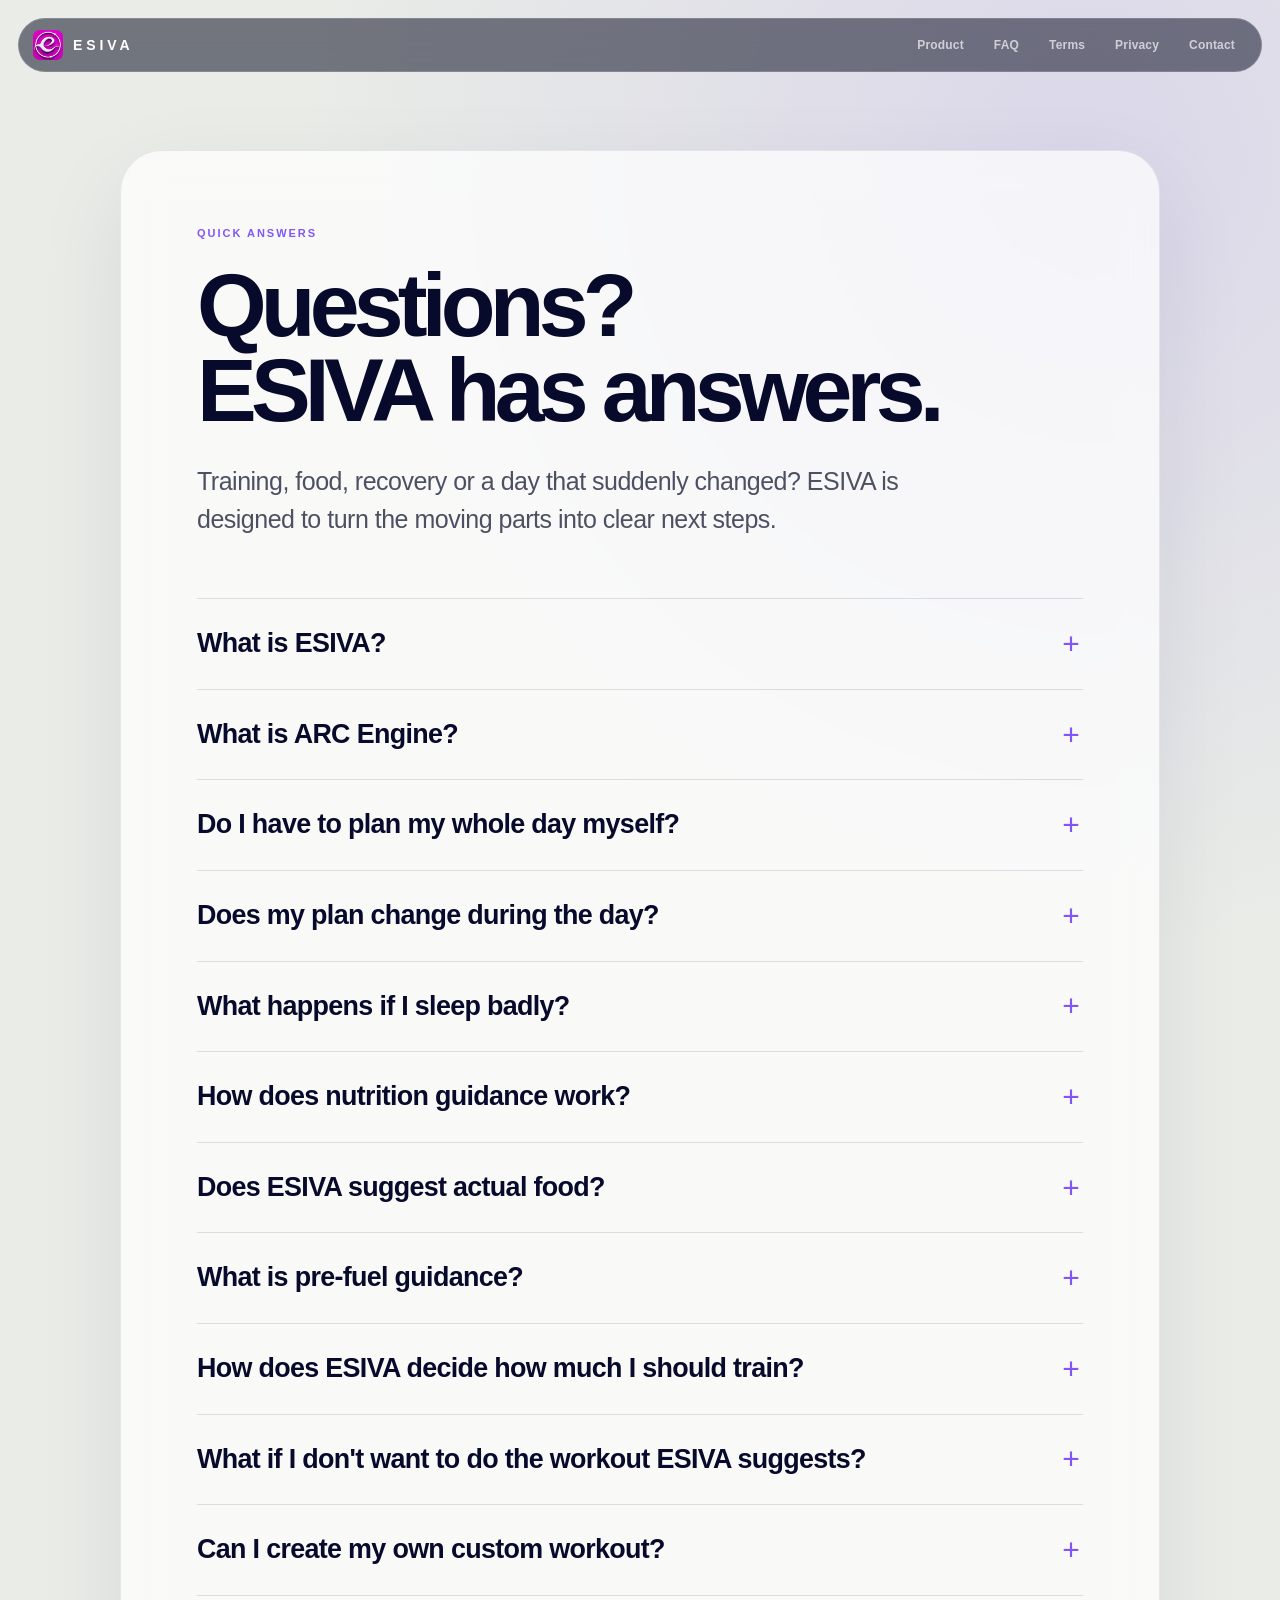
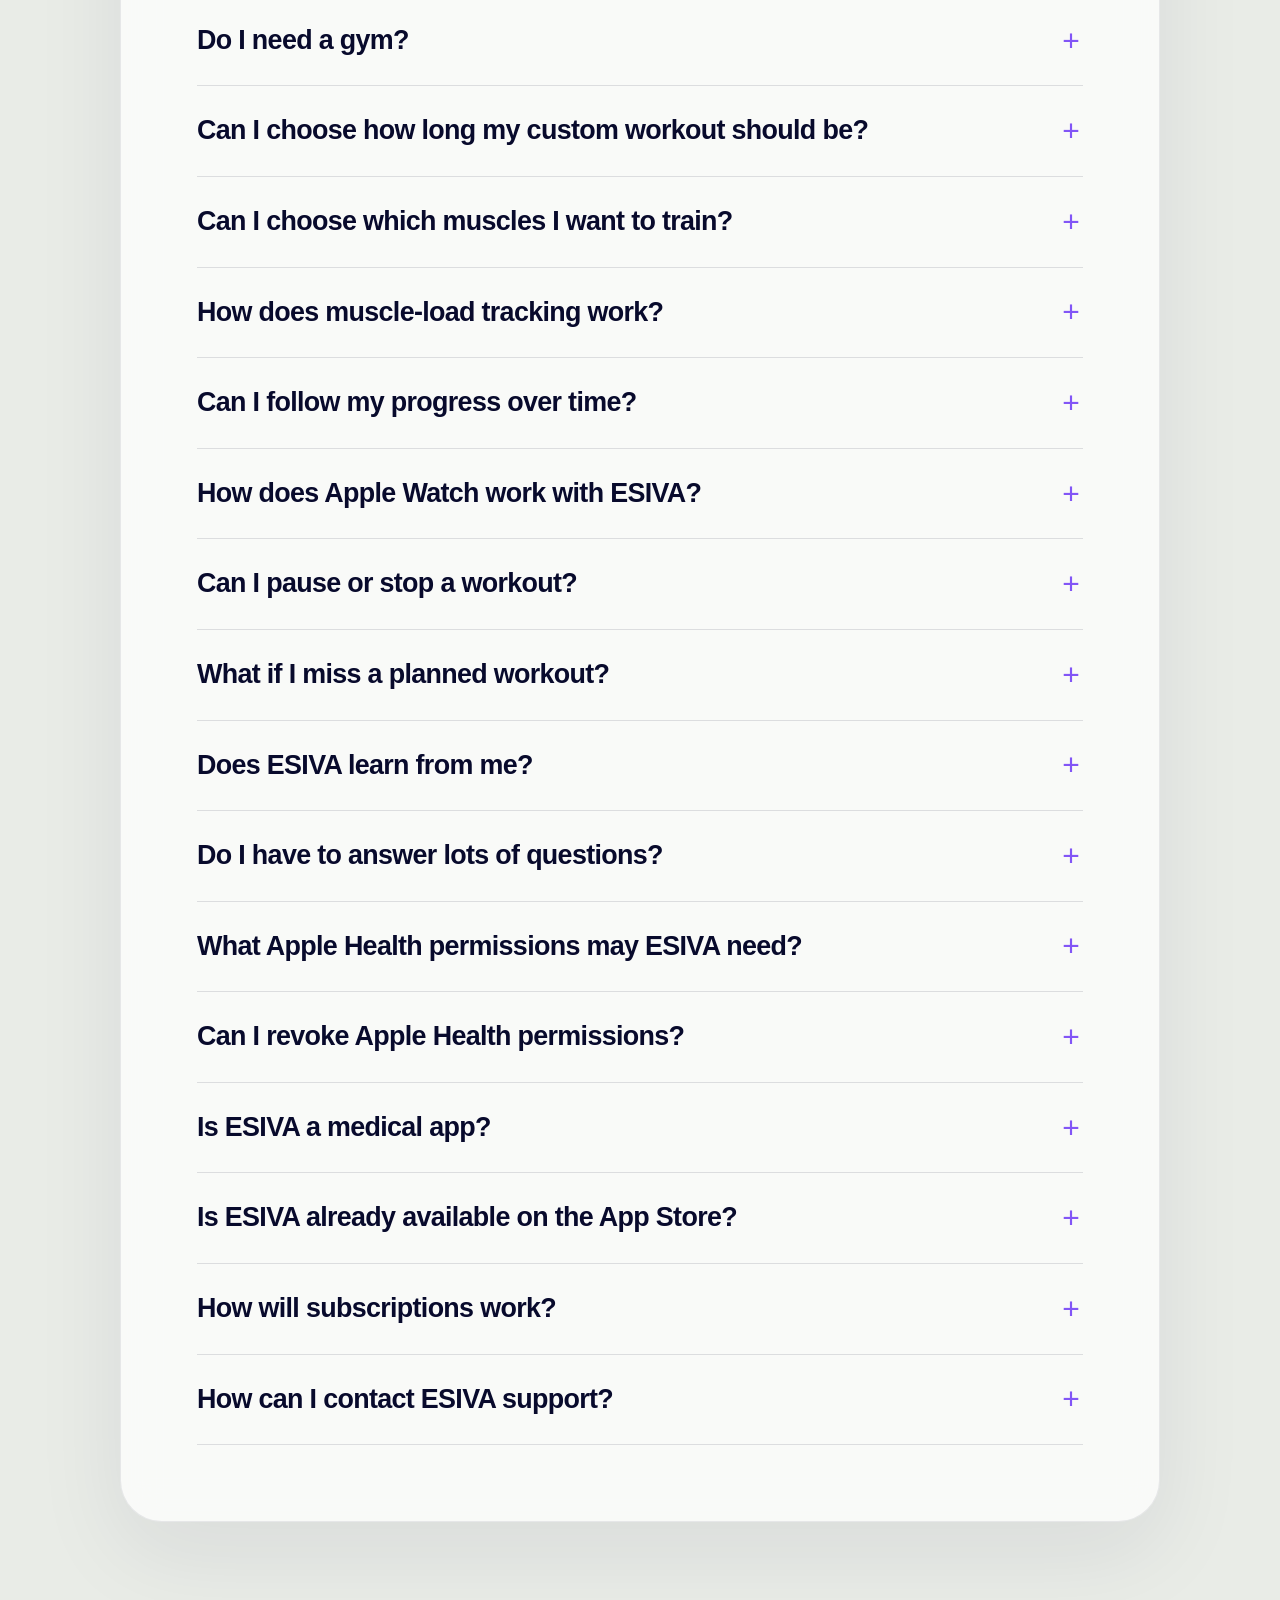
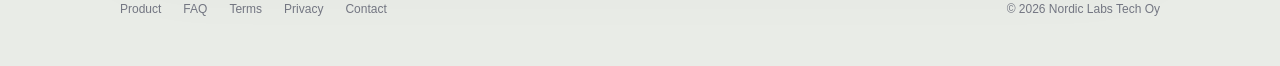
==== faq/index.html @ 132a770e "Show real ESIVA app screens and refresh brand artwork" ====
<!doctype html>
<html lang="en">
<head>
  <meta charset="utf-8">
  <meta name="viewport" content="width=device-width, initial-scale=1">

  <title>FAQ — ESIVA</title>

  <meta
    name="description"
    content="Frequently asked questions about ESIVA, ARC Engine, adaptive training, nutrition, recovery and Apple Watch."
  >

  <link rel="canonical" href="https://esiva.app/faq/">
  <link rel="icon" type="image/svg+xml" href="/assets/images/brand/esiva-favicon.svg?v=20261108">
  <link rel="apple-touch-icon" sizes="180x180" href="/assets/images/brand/apple-touch-icon.png">
  <link rel="stylesheet" href="/assets/css/styles.css">
</head>

<body class="info-page">

<header class="site-header">
  <a class="brand" href="/" aria-label="ESIVA home">
    <img src="/assets/images/brand/esiva-logo.jpg" alt="" style="border-radius:22%">
    <span>ESIVA</span>
  </a>

  <nav class="site-nav" aria-label="Main navigation">
    <a href="/">Product</a>
    <a href="/faq/">FAQ</a>
    <a href="/terms/">Terms</a>
    <a href="/privacy/">Privacy</a>
    <a href="/support/">Contact</a>
  </nav>
</header>

<main class="info-main">

  <article class="info-article">

    <div class="info-eyebrow">QUICK ANSWERS</div>

    <h1>Questions?<br>ESIVA has answers.</h1>

    <p class="info-intro">
      Training, food, recovery or a day that suddenly changed?
      ESIVA is designed to turn the moving parts into clear next steps.
    </p>

    <div class="faq-list">

      <details>
        <summary>What is ESIVA?</summary>
        <p>
          ESIVA is an adaptive fitness, nutrition and recovery system.
          It brings information about your day together and turns it into
          practical guidance: what to do now, what comes next and what should
          change when your real day does not follow the original plan.
        </p>
      </details>

      <details>
        <summary>What is ARC Engine?</summary>
        <p>
          ARC Engine is the decision layer behind ESIVA. It connects signals
          from your day with planned actions and real outcomes so that training,
          nutrition and recovery can work as one continuous loop rather than
          as separate trackers.
        </p>
      </details>

      <details>
        <summary>Do I have to plan my whole day myself?</summary>
        <p>
          No. That is the point. ESIVA builds a daily direction from the
          information available to it and keeps updating the remaining plan
          as the day develops.
        </p>
      </details>

      <details>
        <summary>Does my plan change during the day?</summary>
        <p>
          Yes. A meal eaten later than planned, additional activity, a completed
          workout, a missed session or changing recovery context can affect what
          makes sense next. ESIVA is designed to recalculate the remaining day
          instead of forcing you to follow an outdated plan.
        </p>
      </details>

      <details>
        <summary>What happens if I sleep badly?</summary>
        <p>
          Sleep and recovery are part of the context ESIVA uses when deciding
          how demanding the day should be. A difficult night can affect training
          recommendations and other guidance rather than being shown as just
          another isolated score.
        </p>
      </details>

      <details>
        <summary>How does nutrition guidance work?</summary>
        <p>
          ESIVA keeps track of what has already happened and what still remains
          in the day. Nutrition guidance can reflect your remaining calories,
          macronutrient targets, planned activity and meal timing instead of
          treating every meal independently.
        </p>
      </details>

      <details>
        <summary>Does ESIVA suggest actual food?</summary>
        <p>
          Yes. When you want help choosing what to eat, ESIVA can turn the
          nutritional constraints already calculated by the app into a concrete
          meal suggestion. The food suggestion works inside the plan rather than
          replacing the plan.
        </p>
      </details>

      <details>
        <summary>What is pre-fuel guidance?</summary>
        <p>
          When upcoming training makes it useful, ESIVA can recommend eating
          before the session and show the suggested amount so that nutrition
          and training timing work together.
        </p>
      </details>

      <details>
        <summary>How does ESIVA decide how much I should train?</summary>
        <p>
          ESIVA uses the available context from your recent training, activity,
          recovery and the current day to determine an appropriate daily
          training direction. The goal is not simply to make you train more,
          but to make the amount of work fit the day.
        </p>
      </details>

      <details>
        <summary>What if I don't want to do the workout ESIVA suggests?</summary>
        <p>
          Then don't. ESIVA is guidance, not a cage. You can choose to create
          a custom session instead.
        </p>
      </details>

      <details>
        <summary>Can I create my own custom workout?</summary>
        <p>
          Yes. Choose the muscle groups you want to train, how much time you
          have and the equipment available to you. ESIVA can then build a
          workout around those choices.
        </p>
      </details>

      <details>
        <summary>Do I need a gym?</summary>
        <p>
          No. Workout creation can reflect the equipment you actually have
          available. That can mean a gym, dumbbells, simple equipment or
          bodyweight work depending on the session.
        </p>
      </details>

      <details>
        <summary>Can I choose how long my custom workout should be?</summary>
        <p>
          Yes. Duration is one of the constraints you can give ESIVA when
          building a custom workout.
        </p>
      </details>

      <details>
        <summary>Can I choose which muscles I want to train?</summary>
        <p>
          Yes. Muscle selection is part of custom workout creation. ESIVA can
          use those choices together with duration and equipment to generate
          the session.
        </p>
      </details>

      <details>
        <summary>How does muscle-load tracking work?</summary>
        <p>
          ESIVA keeps a view of how training work is distributed across muscle
          groups. The goal is to help you see what has been trained, how load is
          distributed and where attention may be useful next without making you
          interpret another wall of charts.
        </p>
      </details>

      <details>
        <summary>Can I follow my progress over time?</summary>
        <p>
          Yes. ESIVA brings training load and relevant progress signals together
          so that progress is part of future decisions rather than only a
          historical report.
        </p>
      </details>

      <details>
        <summary>How does Apple Watch work with ESIVA?</summary>
        <p>
          Apple Watch provides activity and workout context and can guide the
          execution of training on your wrist. The iPhone remains the main place
          where ESIVA brings the wider daily plan together.
        </p>
      </details>

      <details>
        <summary>Can I pause or stop a workout?</summary>
        <p>
          Yes. A workout remains under your control. You can pause or end it
          when needed.
        </p>
      </details>

      <details>
        <summary>What if I miss a planned workout?</summary>
        <p>
          ESIVA is designed around what actually happened. A missed session
          should not remain frozen in the past as if it still happened; the
          remaining day can be replanned around the new reality.
        </p>
      </details>

      <details>
        <summary>Does ESIVA learn from me?</summary>
        <p>
          ESIVA is designed to compare recommendations with real outcomes such
          as weight trends, hunger, energy and training feedback. Over time,
          that evidence can help ARC Engine distinguish what appears to work
          for you from what does not.
        </p>
      </details>

      <details>
        <summary>Do I have to answer lots of questions?</summary>
        <p>
          No. ESIVA is designed to use passive signals wherever practical.
          Optional feedback can add context, but the goal is to reduce work for
          the user, not create another daily questionnaire.
        </p>
      </details>

      <details>
        <summary>What Apple Health permissions may ESIVA need?</summary>
        <p>
          Depending on the features you use, ESIVA may request permission for
          relevant health and fitness categories such as workouts, activity,
          heart-rate-related information, sleep and other signals required to
          provide the feature. Apple Health permissions remain under your
          control.
        </p>
      </details>

      <details>
        <summary>Can I revoke Apple Health permissions?</summary>
        <p>
          Yes. Apple allows you to manage Health permissions from the Health
          app and iOS settings. Some ESIVA features may become limited when the
          information they depend on is unavailable.
        </p>
      </details>

      <details>
        <summary>Is ESIVA a medical app?</summary>
        <p>
          No. ESIVA is intended for fitness and general wellness guidance.
          It is not a medical device and does not diagnose, treat or replace
          professional medical care.
        </p>
      </details>

      <details>
        <summary>Is ESIVA already available on the App Store?</summary>
        <p>
          Not yet. ESIVA is currently in development. Release information will
          be published on this website when the public version is ready.
        </p>
      </details>

      <details>
        <summary>How will subscriptions work?</summary>
        <p>
          If ESIVA is offered through a paid subscription, purchase, billing,
          cancellation and eligible trials will be handled through Apple's
          App Store mechanisms. Final pricing and availability will be shown
          before public release.
        </p>
      </details>

      <details>
        <summary>How can I contact ESIVA support?</summary>
        <p>
          Email
          <a href="mailto:support@esiva.app">support@esiva.app</a>.
        </p>
      </details>

    </div>

  </article>

</main>

<footer class="info-footer">
  <a href="/">Product</a>
  <a href="/faq/">FAQ</a>
  <a href="/terms/">Terms</a>
  <a href="/privacy/">Privacy</a>
  <a href="/support/">Contact</a>
  <span>© 2026 Nordic Labs Tech Oy</span>
</footer>

</body>
</html>
---- assets/css/styles.css ----
:root {
  --navy: #060b28;
  --navy-2: #10144b;
  --blue: #168cff;
  --cyan: #39d7ff;
  --violet: #8255f6;
  --violet-2: #a084f5;
  --green: #7ed957;
  --off-white: #e9ece7;
  --grey: #c7ccd1;
  --dark-grey: #6d737a;
  --ink: #080a2c;
  --white: #ffffff;

  --max: 1440px;
}

* {
  box-sizing: border-box;
}

html {
  scroll-behavior: smooth;
}

body {
  margin: 0;
  font-family:
    "Avenir Next",
    Avenir,
    -apple-system,
    BlinkMacSystemFont,
    "Segoe UI",
    sans-serif;
  color: var(--ink);
  background: var(--navy);
  -webkit-font-smoothing: antialiased;
}

a {
  color: inherit;
}

.site-header {
  position: fixed;
  z-index: 100;
  top: 18px;
  left: 50%;
  width: min(calc(100% - 36px), 1400px);
  transform: translateX(-50%);

  display: flex;
  align-items: center;
  justify-content: space-between;

  padding: 10px 14px;

  color: white;

  border: 1px solid rgba(255,255,255,.14);
  border-radius: 999px;

  background: rgba(5,8,30,.52);

  backdrop-filter: blur(22px);
  -webkit-backdrop-filter: blur(22px);
}

.brand {
  display: inline-flex;
  align-items: center;
  gap: 10px;

  color: white;
  text-decoration: none;

  font-size: 14px;
  font-weight: 650;
  letter-spacing: .28em;
}

.brand img {
  width: 30px;
  height: 30px;
  object-fit: contain;
}

.site-nav {
  display: flex;
  align-items: center;
  gap: 6px;
}

.site-nav a {
  padding: 9px 12px;

  border-radius: 999px;

  color: rgba(255,255,255,.68);
  text-decoration: none;

  font-size: 12px;
  font-weight: 550;
  letter-spacing: .015em;

  transition:
    color .18s ease,
    background .18s ease;
}

.site-nav a:hover {
  color: #fff;
  background: rgba(255,255,255,.09);
}

.site-nav a:focus-visible {
  outline: 2px solid rgba(255,255,255,.85);
  outline-offset: 2px;
}

section {
  position: relative;
  overflow: hidden;
}

.section-inner {
  position: relative;
  z-index: 2;

  width: min(calc(100% - 72px), var(--max));
  min-height: 100svh;

  margin: 0 auto;
  padding: 120px 0 80px;
}

.hero-layout,
.story-layout {
  display: grid;
  grid-template-columns: minmax(0, .88fr) minmax(420px, 1.12fr);
  gap: clamp(40px, 7vw, 110px);

  align-items: center;
}

.story-layout.reverse {
  grid-template-columns: minmax(420px, 1.12fr) minmax(0, .88fr);
}

.story-layout.reverse .copy {
  order: 2;
}

.story-layout.reverse .visual {
  order: 1;
}

.copy {
  max-width: 660px;
}

.eyebrow {
  margin-bottom: 24px;

  font-size: 12px;
  font-weight: 750;
  letter-spacing: .19em;
}

h1,
h2 {
  margin: 0;

  font-weight: 600;
  letter-spacing: -.065em;
  line-height: .95;
}

h1 {
  font-size: clamp(68px, 7.6vw, 126px);
}

h2 {
  font-size: clamp(60px, 6.2vw, 104px);
}

.lead {
  max-width: 620px;

  margin: 34px 0 0;

  font-size: clamp(19px, 1.65vw, 25px);
  line-height: 1.48;
  letter-spacing: -.015em;
}

.punch {
  margin: 34px 0 0;

  font-size: clamp(22px, 2vw, 32px);
  font-weight: 650;
  line-height: 1.25;
  letter-spacing: -.035em;
}

.text-link {
  display: inline-flex;
  gap: 14px;

  margin-top: 38px;

  color: white;
  text-decoration: none;

  font-size: 17px;
  font-weight: 600;
}

.visual {
  position: relative;
  min-height: 600px;

  display: flex;
  align-items: center;
  justify-content: center;
}

.section-dark {
  color: white;

  background:
    radial-gradient(circle at 76% 42%, rgba(97,56,255,.35), transparent 32%),
    radial-gradient(circle at 60% 75%, rgba(0,167,255,.20), transparent 32%),
    linear-gradient(135deg, #04091d 0%, #080d38 46%, #22105a 100%);
}

.section-light {
  background: var(--off-white);
}

.section-blue {
  color: white;

  background:
    radial-gradient(circle at 18% 70%, rgba(75,222,255,.28), transparent 30%),
    linear-gradient(135deg, #0756e8 0%, #116cff 48%, #12a9ff 100%);
}

.section-violet {
  color: white;

  background:
    radial-gradient(circle at 72% 28%, rgba(255,255,255,.15), transparent 30%),
    linear-gradient(135deg, #4f2be8 0%, #7f4df2 50%, #a177f5 100%);
}

.section-food {
  background:
    radial-gradient(circle at 86% 20%, rgba(126,217,87,.27), transparent 25%),
    linear-gradient(145deg, #f4f5ef 0%, #e9ece7 55%, #dff3d9 100%);
}

.section-training {
  color: white;

  background:
    radial-gradient(circle at 72% 48%, rgba(48,211,255,.22), transparent 28%),
    linear-gradient(145deg, #030824 0%, #07174c 55%, #072b65 100%);
}

.section-custom {
  background:
    linear-gradient(145deg, #ebeef2 0%, #f6f6f3 55%, #e9e3fc 100%);
}

.section-muscles {
  color: white;

  background:
    radial-gradient(circle at 70% 48%, rgba(160,132,245,.25), transparent 28%),
    linear-gradient(140deg, #10122d 0%, #27234f 55%, #34305f 100%);
}

.section-learning {
  background:
    radial-gradient(circle at 24% 28%, rgba(160,132,245,.25), transparent 24%),
    linear-gradient(145deg, #f3f1fa 0%, #e9ece7 68%, #e5e7ea 100%);
}

.section-arc {
  color: white;

  background:
    radial-gradient(circle at 65% 50%, rgba(106,76,255,.34), transparent 35%),
    linear-gradient(135deg, #03061b 0%, #090c30 48%, #261058 100%);
}

.visual-dark,
.visual-blue,
.visual-food,
.visual-custom {
  border-radius: 48px;
}

.phone-shell {
  width: min(430px, 86%);
  aspect-ratio: .53;

  padding: 12px;

  border: 1px solid rgba(255,255,255,.24);
  border-radius: 62px;

  background: #030512;

  box-shadow: 0 50px 100px rgba(0,0,0,.34);
}

.phone-top {
  width: 116px;
  height: 30px;

  margin: 5px auto 20px;

  border-radius: 999px;

  background: black;
}

.mock-screen {
  height: calc(100% - 55px);

  padding: 30px 24px;

  border-radius: 44px;

  background:
    radial-gradient(circle at 75% 8%, rgba(117,77,255,.28), transparent 30%),
    linear-gradient(#081135, #05091e);
}

.mock-kicker,
.ui-label {
  font-size: 11px;
  font-weight: 750;
  letter-spacing: .16em;
  opacity: .65;
}

.mock-title {
  margin-top: 10px;

  font-size: 32px;
  font-weight: 600;
  letter-spacing: -.04em;
}

.timeline {
  margin-top: 36px;
}

.timeline-row {
  display: grid;
  grid-template-columns: 62px 1fr auto;
  gap: 12px;
  align-items: center;

  padding: 18px 0;

  border-bottom: 1px solid rgba(255,255,255,.10);
}

.timeline-row span,
.timeline-row em {
  color: rgba(255,255,255,.52);

  font-size: 12px;
  font-style: normal;
}

.timeline-row strong {
  font-size: 14px;
  font-weight: 600;
}

.timeline-row.active {
  margin: 8px -12px;
  padding: 18px 12px;

  border: 1px solid rgba(86,198,255,.4);
  border-radius: 18px;

  background: rgba(47,137,255,.17);
}

.ui-card,
.next-action-card,
.nutrition-card,
.builder-card,
.learning-card,
.load-panel {
  width: min(520px, 92%);

  padding: clamp(28px, 4vw, 52px);

  border-radius: 36px;

  background: rgba(255,255,255,.86);

  box-shadow: 0 32px 80px rgba(17,17,44,.12);
}

.ui-big-number {
  margin-top: 22px;

  font-size: 104px;
  font-weight: 600;
  line-height: .9;
  letter-spacing: -.07em;
}

.ui-muted {
  margin: 10px 0 34px;

  color: var(--dark-grey);

  font-size: 16px;
}

.metric-line,
.builder-row,
.training-line {
  display: flex;
  justify-content: space-between;

  padding: 17px 0;

  border-bottom: 1px solid rgba(0,0,0,.09);

  font-size: 15px;
}

.metric-line strong,
.builder-row strong,
.training-line strong {
  font-weight: 650;
}

.next-action-card {
  color: white;

  background: rgba(5,26,80,.42);

  border: 1px solid rgba(255,255,255,.22);

  backdrop-filter: blur(20px);
  -webkit-backdrop-filter: blur(20px);

  box-shadow: 0 40px 100px rgba(0,19,89,.26);
}

.action-title {
  margin-top: 22px;

  font-size: clamp(34px, 3vw, 50px);
  font-weight: 600;
  line-height: 1.05;
  letter-spacing: -.05em;
}

.next-action-card p {
  color: rgba(255,255,255,.72);
}

.next-divider {
  height: 1px;

  margin: 34px 0 20px;

  background: rgba(255,255,255,.18);
}

.next-row {
  display: flex;
  flex-direction: column;
  gap: 8px;
}

.next-row span {
  font-size: 10px;
  letter-spacing: .18em;
  opacity: .55;
}

.next-row strong {
  font-size: 16px;
}

.before-after {
  width: 100%;

  display: grid;
  grid-template-columns: 1fr auto 1fr;
  gap: 22px;
  align-items: center;
}

.day-panel {
  min-height: 350px;

  padding: 32px;

  border: 1px solid rgba(255,255,255,.20);
  border-radius: 32px;

  background: rgba(255,255,255,.11);

  backdrop-filter: blur(16px);
}

.day-panel.changed {
  background: rgba(255,255,255,.20);
}

.mini-event {
  display: flex;
  flex-direction: column;
  gap: 6px;

  margin-top: 28px;
  padding: 18px;

  border-radius: 20px;

  background: rgba(255,255,255,.12);
}

.mini-event span {
  font-size: 11px;
  opacity: .65;
}

.change-arrow {
  font-size: 34px;
}

.adapted-tag {
  display: inline-block;

  margin-top: 26px;
  padding: 10px 14px;

  border-radius: 999px;

  background: rgba(255,255,255,.18);

  font-size: 12px;
}

.nutrition-heading {
  margin-top: 20px;

  font-size: 40px;
  font-weight: 600;
  letter-spacing: -.05em;
}

.macro-grid {
  display: grid;
  grid-template-columns: repeat(3, 1fr);
  gap: 10px;

  margin-top: 32px;
}

.macro-grid div {
  padding: 18px;

  border-radius: 22px;

  background: rgba(126,217,87,.12);
}

.macro-grid span,
.macro-grid strong {
  display: block;
}

.macro-grid span {
  color: #607064;

  font-size: 11px;
}

.macro-grid strong {
  margin-top: 8px;

  font-size: 26px;
}

.meal-suggestion {
  margin-top: 24px;
  padding: 24px;

  border-radius: 24px;

  background: #0b2a25;

  color: white;
}

.meal-suggestion span,
.meal-suggestion strong,
.meal-suggestion em {
  display: block;
}

.meal-suggestion span {
  opacity: .55;

  font-size: 11px;
  letter-spacing: .12em;
}

.meal-suggestion strong {
  margin-top: 10px;

  font-size: 23px;
}

.meal-suggestion em {
  margin-top: 7px;

  opacity: .65;

  font-size: 12px;
  font-style: normal;
}

.devices {
  gap: 28px;
}

.device-phone {
  width: min(370px, 68%);
  min-height: 540px;

  padding: 42px 30px;

  border: 1px solid rgba(255,255,255,.18);
  border-radius: 54px;

  background:
    radial-gradient(circle at 80% 10%, rgba(69,166,255,.25), transparent 30%),
    #050a20;

  box-shadow: 0 40px 90px rgba(0,0,0,.28);
}

.device-title {
  margin-top: 42px;

  font-size: 76px;
  font-weight: 600;
  letter-spacing: -.07em;
}

.device-sub {
  margin: 6px 0 42px;

  opacity: .56;
}

.training-line {
  border-color: rgba(255,255,255,.12);
}

.device-watch {
  width: 190px;
  aspect-ratio: .84;

  display: flex;
  flex-direction: column;
  align-items: center;
  justify-content: center;

  border: 8px solid #1d1d22;
  border-radius: 54px;

  background: #050505;

  box-shadow: 0 30px 70px rgba(0,0,0,.38);
}

.watch-ring {
  width: 74px;
  height: 74px;

  margin-bottom: 12px;

  border: 7px solid #25cfff;
  border-right-color: #855cff;
  border-radius: 50%;
}

.device-watch strong {
  font-size: 40px;
}

.device-watch span,
.device-watch em {
  font-size: 11px;
  font-style: normal;
  opacity: .58;
}

.builder-card {
  background: rgba(255,255,255,.90);
}

.builder-question {
  margin-top: 18px;

  font-size: 34px;
  font-weight: 600;
  letter-spacing: -.045em;
}

.chip-row {
  display: flex;
  flex-wrap: wrap;
  gap: 8px;

  margin: 26px 0 24px;
}

.chip {
  padding: 10px 14px;

  border: 1px solid #d5d7dc;
  border-radius: 999px;

  font-size: 12px;
}

.chip.selected {
  color: white;
  border-color: var(--violet);
  background: var(--violet);
}

.fake-button {
  width: 100%;

  margin-top: 30px;
  padding: 17px 20px;

  border: 0;
  border-radius: 999px;

  color: white;
  background: var(--ink);

  font: inherit;
  font-weight: 650;
}

.muscle-visual {
  gap: 30px;
}

.body-placeholder {
  position: relative;

  width: 260px;
  height: 520px;
}

.body-head,
.body-torso,
.body-arm,
.body-leg {
  position: absolute;

  background:
    linear-gradient(145deg, rgba(52,190,255,.9), rgba(155,100,255,.8));

  box-shadow: 0 0 36px rgba(91,136,255,.24);
}

.body-head {
  top: 0;
  left: 102px;

  width: 56px;
  height: 66px;

  border-radius: 50%;
}

.body-torso {
  top: 82px;
  left: 72px;

  width: 116px;
  height: 190px;

  clip-path: polygon(15% 0, 85% 0, 100% 100%, 0 100%);
}

.body-arm {
  top: 94px;

  width: 38px;
  height: 210px;

  border-radius: 999px;
}

.body-arm.left {
  left: 28px;
  transform: rotate(9deg);
}

.body-arm.right {
  right: 28px;
  transform: rotate(-9deg);
}

.body-leg {
  top: 270px;

  width: 45px;
  height: 240px;

  border-radius: 999px;
}

.body-leg.left {
  left: 75px;
}

.body-leg.right {
  right: 75px;
}

.muscle-dot {
  position: absolute;

  padding: 7px 10px;

  border: 1px solid rgba(255,255,255,.24);
  border-radius: 999px;

  background: rgba(255,255,255,.13);

  font-size: 10px;
}

.muscle-dot.chest {
  top: 135px;
  left: 92px;
}

.muscle-dot.legs {
  top: 345px;
  left: 102px;
}

.load-panel {
  color: var(--ink);
}

.load-row {
  margin-top: 28px;
}

.load-row > span {
  display: block;

  margin-bottom: 9px;

  font-size: 12px;
}

.load-bar {
  height: 8px;

  overflow: hidden;

  border-radius: 999px;

  background: #e4e4ea;
}

.load-bar i {
  display: block;
  height: 100%;

  border-radius: inherit;

  background: linear-gradient(90deg, var(--blue), var(--violet));
}

.learning-card {
  background: rgba(255,255,255,.80);
}

.learning-block {
  padding: 26px;

  border-radius: 24px;

  background: #f2f2f4;
}

.learning-block.adapted {
  color: white;
  background: var(--ink);
}

.learning-block span {
  display: block;

  margin-bottom: 12px;

  font-size: 10px;
  font-weight: 700;
  letter-spacing: .16em;
  opacity: .55;
}

.learning-block strong {
  font-size: 21px;
  line-height: 1.3;
}

.learning-arrow {
  margin: 16px 0;

  text-align: center;

  font-size: 26px;
}

.arc-layout {
  display: grid;
  grid-template-columns: .85fr 1.15fr;
  gap: 80px;

  align-items: center;
}

.arc-loop {
  position: relative;

  width: min(620px, 90vw);
  aspect-ratio: 1;

  margin: auto;

  border: 1px solid rgba(255,255,255,.18);
  border-radius: 50%;

  box-shadow:
    inset 0 0 80px rgba(93,67,255,.14),
    0 0 100px rgba(82,51,255,.15);
}

.arc-center {
  position: absolute;
  inset: 50% auto auto 50%;

  width: 150px;
  height: 150px;

  display: grid;
  place-items: center;

  transform: translate(-50%, -50%);

  border-radius: 50%;

  background: rgba(255,255,255,.05);
}

.arc-center img {
  width: 110px;
}

.arc-step {
  position: absolute;

  display: grid;
  place-items: center;

  min-width: 98px;
  height: 42px;

  padding: 0 16px;

  border: 1px solid rgba(255,255,255,.20);
  border-radius: 999px;

  background: rgba(255,255,255,.07);

  font-size: 11px;
  font-weight: 700;
  letter-spacing: .14em;
}

.step-1 {
  top: 8%;
  left: 50%;

  transform: translateX(-50%);
}

.step-2 {
  top: 31%;
  right: -3%;
}

.step-3 {
  right: 4%;
  bottom: 16%;
}

.step-4 {
  bottom: 6%;
  left: 24%;
}

.step-5 {
  top: 38%;
  left: -4%;
}

.final-cta {
  min-height: 100svh;

  display: flex;
  align-items: center;

  color: white;

  background:
    radial-gradient(circle at 50% 28%, rgba(74,199,255,.30), transparent 26%),
    radial-gradient(circle at 74% 60%, rgba(151,83,255,.42), transparent 32%),
    linear-gradient(145deg, #05091f, #111448 48%, #39116b);
}

.final-inner {
  width: min(calc(100% - 48px), 1100px);

  margin: auto;
  padding: 120px 0 40px;

  text-align: center;
}

.final-logo {
  width: 118px;
  height: 118px;

  object-fit: contain;

  margin-bottom: 32px;
}

.final-inner h2 {
  font-size: clamp(58px, 7vw, 110px);
}

.final-inner > p {
  max-width: 620px;

  margin: 32px auto 0;

  color: rgba(255,255,255,.72);

  font-size: 20px;
  line-height: 1.5;
}

.coming-soon {
  display: inline-block;

  margin-top: 40px;
  padding: 15px 22px;

  border: 1px solid rgba(255,255,255,.20);
  border-radius: 999px;

  background: rgba(255,255,255,.08);

  font-size: 13px;
  font-weight: 650;
}

footer {
  margin-top: 110px;

  display: flex;
  justify-content: center;
  flex-wrap: wrap;
  gap: 24px;

  color: rgba(255,255,255,.55);

  font-size: 12px;
}

footer a {
  text-decoration: none;
}

footer a:hover {
  color: white;
}

@media (max-width: 980px) {

  .section-inner {
    width: min(calc(100% - 40px), 720px);
    min-height: auto;

    padding: 120px 0 84px;
  }

  .hero-layout,
  .story-layout,
  .story-layout.reverse,
  .arc-layout {
    grid-template-columns: 1fr;
    gap: 60px;
  }

  .story-layout.reverse .copy,
  .story-layout.reverse .visual {
    order: initial;
  }

  .copy {
    max-width: 100%;
  }

  .visual {
    min-height: 500px;
  }

  .devices,
  .muscle-visual {
    flex-wrap: wrap;
  }

  .arc-copy {
    text-align: center;
  }

}

@media (max-width: 620px) {

  .site-header {
    top: 10px;
    width: calc(100% - 20px);

    padding: 8px 10px;
  }

  .site-nav {
    gap: 2px;
  }

  .site-nav a {
    display: none;
  }

  .site-nav a:first-child,
  .site-nav a:nth-child(2) {
    display: inline-flex;
    padding: 8px 9px;
    font-size: 10px;
  }

  .brand {
    font-size: 12px;
  }

  .brand img {
    width: 27px;
    height: 27px;
  }

  .section-inner {
    width: calc(100% - 32px);

    padding: 108px 0 68px;
  }

  h1 {
    font-size: clamp(58px, 17vw, 82px);
  }

  h2 {
    font-size: clamp(50px, 14vw, 72px);
  }

  .lead {
    margin-top: 26px;

    font-size: 18px;
  }

  .punch {
    font-size: 23px;
  }

  .visual {
    min-height: 440px;
  }

  .phone-shell {
    width: min(340px, 94%);
  }

  .mock-screen {
    padding: 24px 18px;
  }

  .timeline-row {
    grid-template-columns: 52px 1fr;
  }

  .timeline-row em {
    display: none;
  }

  .before-after {
    grid-template-columns: 1fr;
  }

  .change-arrow {
    transform: rotate(90deg);

    text-align: center;
  }

  .day-panel {
    min-height: auto;
  }

  .macro-grid {
    grid-template-columns: 1fr;
  }

  .devices {
    align-items: flex-end;
  }

  .device-phone {
    width: 72%;
    min-height: 480px;

    padding: 34px 22px;
  }

  .device-watch {
    width: 145px;
  }

  .muscle-visual {
    flex-direction: column;
  }

  .load-panel {
    width: 100%;
  }

  .arc-loop {
    width: 92vw;
    max-width: 420px;
  }

  .arc-step {
    min-width: 74px;
    height: 36px;

    padding: 0 10px;

    font-size: 8px;
  }

  .arc-center {
    width: 110px;
    height: 110px;
  }

  .arc-center img {
    width: 82px;
  }

  footer {
    margin-top: 80px;
  }

}

@media (prefers-reduced-motion: reduce) {
  html {
    scroll-behavior: auto;
  }
}


/* =========================================================
   INFORMATION / FAQ / LEGAL / CONTACT PAGES
   ========================================================= */

.info-page {
  color: var(--ink);

  background:
    radial-gradient(
      circle at 85% 5%,
      rgba(160,132,245,.20),
      transparent 24%
    ),
    var(--off-white);
}

.info-main {
  width: min(calc(100% - 48px), 1040px);

  margin: 0 auto;

  padding: 150px 0 80px;
}

.info-article {
  padding: clamp(32px, 6vw, 76px);

  border: 1px solid rgba(8,10,44,.08);
  border-radius: 42px;

  background: rgba(255,255,255,.72);

  box-shadow: 0 30px 90px rgba(26,23,64,.08);

  backdrop-filter: blur(18px);
  -webkit-backdrop-filter: blur(18px);
}

.info-eyebrow {
  margin-bottom: 24px;

  color: var(--violet);

  font-size: 11px;
  font-weight: 750;
  letter-spacing: .18em;
}

.info-article h1 {
  max-width: 900px;

  font-size: clamp(54px, 7vw, 92px);
}

.info-intro {
  max-width: 760px;

  margin: 30px 0 0;

  color: #4d5062;

  font-size: clamp(19px, 2vw, 25px);
  line-height: 1.5;
  letter-spacing: -.02em;
}

.updated {
  margin: 24px 0 42px;

  color: var(--dark-grey);

  font-size: 13px;
}

.legal-copy > p,
.legal-copy > ul {
  max-width: 790px;

  color: #454858;

  font-size: 17px;
  line-height: 1.75;
}

.legal-copy h2 {
  max-width: 790px;

  margin: 64px 0 20px;

  font-size: clamp(29px, 3vw, 42px);
  line-height: 1.08;
  letter-spacing: -.04em;
}

.legal-copy h3 {
  max-width: 790px;

  margin: 34px 0 10px;

  font-size: 20px;
  line-height: 1.25;
}

.legal-copy li {
  margin: 10px 0;
}

.legal-copy a,
.info-article a {
  text-decoration-thickness: 1px;
  text-underline-offset: 3px;
}

.faq-list {
  margin-top: 60px;

  border-top: 1px solid rgba(8,10,44,.12);
}

.faq-list details {
  border-bottom: 1px solid rgba(8,10,44,.12);
}

.faq-list summary {
  position: relative;

  padding: 28px 58px 28px 0;

  cursor: pointer;

  list-style: none;

  font-size: clamp(20px, 2.1vw, 27px);
  font-weight: 600;
  line-height: 1.25;
  letter-spacing: -.025em;
}

.faq-list summary::-webkit-details-marker {
  display: none;
}

.faq-list summary::after {
  content: "+";

  position: absolute;
  top: 50%;
  right: 4px;

  transform: translateY(-50%);

  color: var(--violet);

  font-size: 30px;
  font-weight: 400;
}

.faq-list details[open] summary::after {
  content: "−";
}

.faq-list details p {
  max-width: 780px;

  margin: -4px 0 30px;

  color: #555867;

  font-size: 17px;
  line-height: 1.7;
}

.contact-grid {
  display: grid;
  grid-template-columns: repeat(2, 1fr);
  gap: 18px;

  margin-top: 60px;
}

.contact-card {
  min-height: 230px;

  display: flex;
  flex-direction: column;

  padding: 30px;

  border: 1px solid rgba(8,10,44,.09);
  border-radius: 30px;

  color: var(--ink);
  background: rgba(255,255,255,.80);

  text-decoration: none;

  transition:
    transform .2s ease,
    box-shadow .2s ease;
}

.contact-card:hover {
  transform: translateY(-3px);

  box-shadow: 0 22px 50px rgba(27,25,65,.10);
}

.contact-card span {
  color: var(--violet);

  font-size: 10px;
  font-weight: 750;
  letter-spacing: .16em;
}

.contact-card strong {
  margin-top: 22px;

  font-size: clamp(20px, 2vw, 29px);
  letter-spacing: -.035em;
}

.contact-card em {
  margin-top: auto;

  color: var(--dark-grey);

  font-size: 13px;
  font-style: normal;
}

.support-note {
  max-width: 790px;

  margin-top: 64px;
}

.support-note h2 {
  margin: 0;

  font-size: clamp(30px, 3vw, 44px);
  letter-spacing: -.045em;
}

.support-note p {
  color: #555867;

  font-size: 17px;
  line-height: 1.7;
}

.info-footer {
  width: min(calc(100% - 48px), 1040px);

  margin: 0 auto;

  display: flex;
  align-items: center;
  flex-wrap: wrap;
  gap: 22px;

  padding: 0 0 50px;

  color: #747783;

  font-size: 12px;
}

.info-footer a {
  color: inherit;
  text-decoration: none;
}

.info-footer a:hover {
  color: var(--ink);
}

.info-footer span {
  margin-left: auto;
}

@media (max-width: 700px) {

  .info-main {
    width: calc(100% - 24px);

    padding: 100px 0 50px;
  }

  .info-article {
    padding: 30px 22px;

    border-radius: 28px;
  }

  .info-article h1 {
    font-size: clamp(48px, 14vw, 68px);
  }

  .faq-list {
    margin-top: 42px;
  }

  .faq-list summary {
    padding: 24px 46px 24px 0;

    font-size: 20px;
  }

  .faq-list details p,
  .legal-copy > p,
  .legal-copy > ul,
  .support-note p {
    font-size: 16px;
  }

  .contact-grid {
    grid-template-columns: 1fr;
  }

  .contact-card {
    min-height: 190px;
  }

  .info-footer {
    width: calc(100% - 32px);

    gap: 15px;
  }

  .info-footer span {
    width: 100%;

    margin-left: 0;
    margin-top: 10px;
  }

}


/* =========================================================
   V2.1 — MUSCLE MAP VISUAL
   ========================================================= */

.muscle-visual {
  gap: 24px;
  align-items: stretch;
}

.muscle-map-card {
  width: min(390px, 55%);
  min-height: 560px;

  display: flex;
  flex-direction: column;

  padding: 28px;

  border: 1px solid rgba(255,255,255,.14);
  border-radius: 38px;

  background:
    radial-gradient(
      circle at 55% 42%,
      rgba(73,179,255,.18),
      transparent 34%
    ),
    radial-gradient(
      circle at 70% 60%,
      rgba(150,91,255,.20),
      transparent 38%
    ),
    rgba(255,255,255,.055);

  box-shadow: 0 32px 90px rgba(0,0,0,.18);

  backdrop-filter: blur(20px);
  -webkit-backdrop-filter: blur(20px);
}

.muscle-map-top {
  display: flex;
  align-items: flex-start;
  justify-content: space-between;
  gap: 20px;
}

.muscle-map-top strong {
  display: block;

  margin-top: 10px;

  font-size: 22px;
  font-weight: 600;
  letter-spacing: -.035em;
}

.muscle-map-status {
  padding: 7px 9px;

  border: 1px solid rgba(80,211,255,.25);
  border-radius: 999px;

  color: #66ddff;
  background: rgba(60,204,255,.09);

  font-size: 8px;
  font-weight: 800;
  letter-spacing: .16em;
}

.muscle-map-placeholder {
  position: relative;

  flex: 1;

  min-height: 360px;

  margin-top: 26px;

  overflow: hidden;

  border: 1px solid rgba(255,255,255,.08);
  border-radius: 28px;

  background:
    radial-gradient(
      circle at center,
      rgba(87,114,255,.14),
      transparent 42%
    ),
    rgba(3,6,27,.38);
}

.map-orbit {
  position: absolute;
  top: 50%;
  left: 50%;

  border: 1px solid rgba(123,161,255,.18);
  border-radius: 50%;

  transform: translate(-50%, -50%);
}

.orbit-one {
  width: 230px;
  height: 230px;
}

.orbit-two {
  width: 330px;
  height: 330px;
}

.map-core {
  position: absolute;
  top: 50%;
  left: 50%;

  width: 150px;
  height: 150px;

  display: flex;
  flex-direction: column;
  align-items: center;
  justify-content: center;

  transform: translate(-50%, -50%);

  border: 1px solid rgba(255,255,255,.12);
  border-radius: 50%;

  background:
    radial-gradient(
      circle at 35% 25%,
      rgba(73,210,255,.34),
      transparent 42%
    ),
    rgba(98,72,220,.18);
}

.map-core span {
  font-size: 9px;
  font-weight: 700;
  letter-spacing: .18em;
  opacity: .55;
}

.map-core strong {
  margin-top: 7px;

  font-size: 17px;
  font-weight: 600;
}

.map-tag {
  position: absolute;

  padding: 8px 11px;

  border: 1px solid rgba(255,255,255,.14);
  border-radius: 999px;

  background: rgba(255,255,255,.08);

  font-size: 9px;

  backdrop-filter: blur(10px);
}

.tag-chest {
  top: 21%;
  right: 8%;
}

.tag-back {
  top: 57%;
  left: 5%;
}

.tag-legs {
  right: 13%;
  bottom: 14%;
}

.placeholder-note {
  margin-top: 17px;

  color: rgba(255,255,255,.38);

  font-size: 9px;
  letter-spacing: .09em;
  text-transform: uppercase;
}

.load-panel {
  width: min(350px, 45%);

  align-self: center;
}

.load-summary {
  margin: 24px 0 34px;
}

.load-summary span,
.attention-note span {
  display: block;

  color: #7f8190;

  font-size: 10px;
  letter-spacing: .08em;
  text-transform: uppercase;
}

.load-summary strong {
  display: block;

  margin-top: 5px;

  font-size: 30px;
  letter-spacing: -.05em;
}

.load-row {
  display: grid;
  grid-template-columns: 78px 1fr 36px;
  gap: 10px;
  align-items: center;
}

.load-row > span {
  margin: 0;
}

.load-row em {
  color: #898b98;

  font-size: 10px;
  font-style: normal;
  text-align: right;
}

.attention-note {
  margin-top: 34px;
  padding: 18px;

  border-radius: 20px;

  background: #f1eff8;
}

.attention-note strong {
  display: block;

  margin-top: 4px;

  font-size: 18px;
}


/* =========================================================
   V2.1 — ARC ENGINE VISUAL
   ========================================================= */

.arc-system {
  position: relative;

  width: min(570px, 88vw);
  aspect-ratio: 1;

  margin: auto;
}

.arc-halo {
  position: absolute;
  top: 50%;
  left: 50%;

  border-radius: 50%;

  transform: translate(-50%, -50%);
}

.halo-one {
  width: 70%;
  height: 70%;

  border: 1px solid rgba(255,255,255,.10);
}

.halo-two {
  width: 94%;
  height: 94%;

  border: 1px solid rgba(113,131,255,.12);
}

.arc-system-center {
  position: absolute;
  top: 50%;
  left: 50%;

  width: 190px;
  height: 190px;

  display: flex;
  flex-direction: column;
  align-items: center;
  justify-content: center;

  transform: translate(-50%, -50%);

  border: 1px solid rgba(255,255,255,.14);
  border-radius: 50%;

  background:
    radial-gradient(
      circle at 35% 25%,
      rgba(50,196,255,.20),
      transparent 42%
    ),
    rgba(255,255,255,.055);

  box-shadow:
    0 0 80px rgba(82,64,255,.17),
    inset 0 0 45px rgba(116,74,255,.10);
}

.arc-system-center img {
  width: 76px;
  height: 76px;

  object-fit: contain;
}

.arc-system-center span {
  margin-top: 10px;

  color: rgba(255,255,255,.38);

  font-size: 8px;
  letter-spacing: .12em;
}

.arc-system-center strong {
  margin-top: 3px;

  font-size: 14px;
  font-weight: 600;
}

.arc-node {
  position: absolute;

  width: 116px;
  min-height: 62px;

  display: flex;
  flex-direction: column;
  align-items: center;
  justify-content: center;

  border: 1px solid rgba(255,255,255,.15);
  border-radius: 20px;

  background: rgba(255,255,255,.055);

  backdrop-filter: blur(14px);
  -webkit-backdrop-filter: blur(14px);
}

.arc-node span {
  color: rgba(255,255,255,.35);

  font-size: 8px;
  letter-spacing: .12em;
}

.arc-node strong {
  margin-top: 5px;

  font-size: 11px;
  letter-spacing: .15em;
}

.arc-read {
  top: 2%;
  left: 50%;

  transform: translateX(-50%);
}

.arc-plan {
  top: 27%;
  right: 0;
}

.arc-guide {
  right: 8%;
  bottom: 10%;
}

.arc-adapt {
  bottom: 10%;
  left: 8%;
}

.arc-learn {
  top: 27%;
  left: 0;
}

@media (max-width: 700px) {

  .muscle-visual {
    flex-direction: column;
  }

  .muscle-map-card,
  .load-panel {
    width: 100%;
  }

  .muscle-map-card {
    min-height: 520px;
  }

  .arc-system {
    width: min(94vw, 440px);
  }

  .arc-system-center {
    width: 135px;
    height: 135px;
  }

  .arc-system-center img {
    width: 55px;
    height: 55px;
  }

  .arc-node {
    width: 86px;
    min-height: 52px;

    border-radius: 17px;
  }

  .arc-node strong {
    font-size: 9px;
  }

}
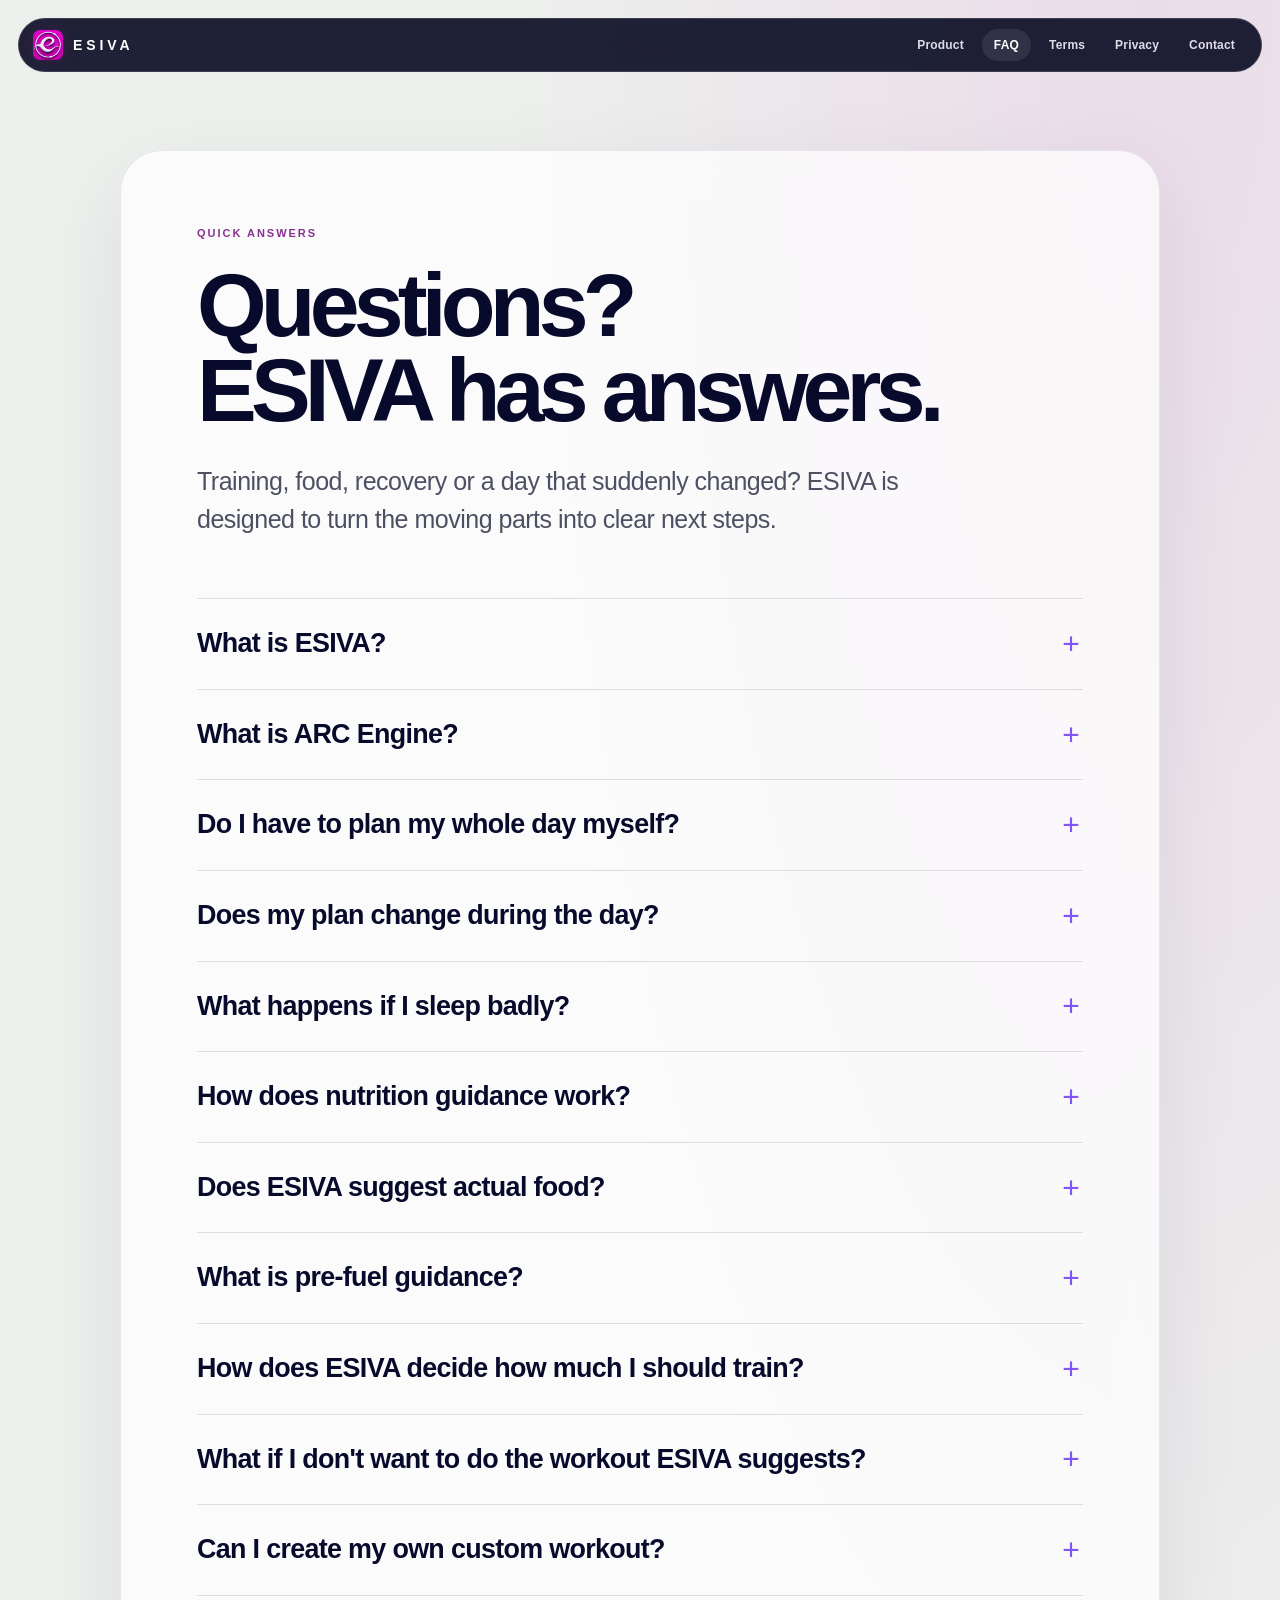
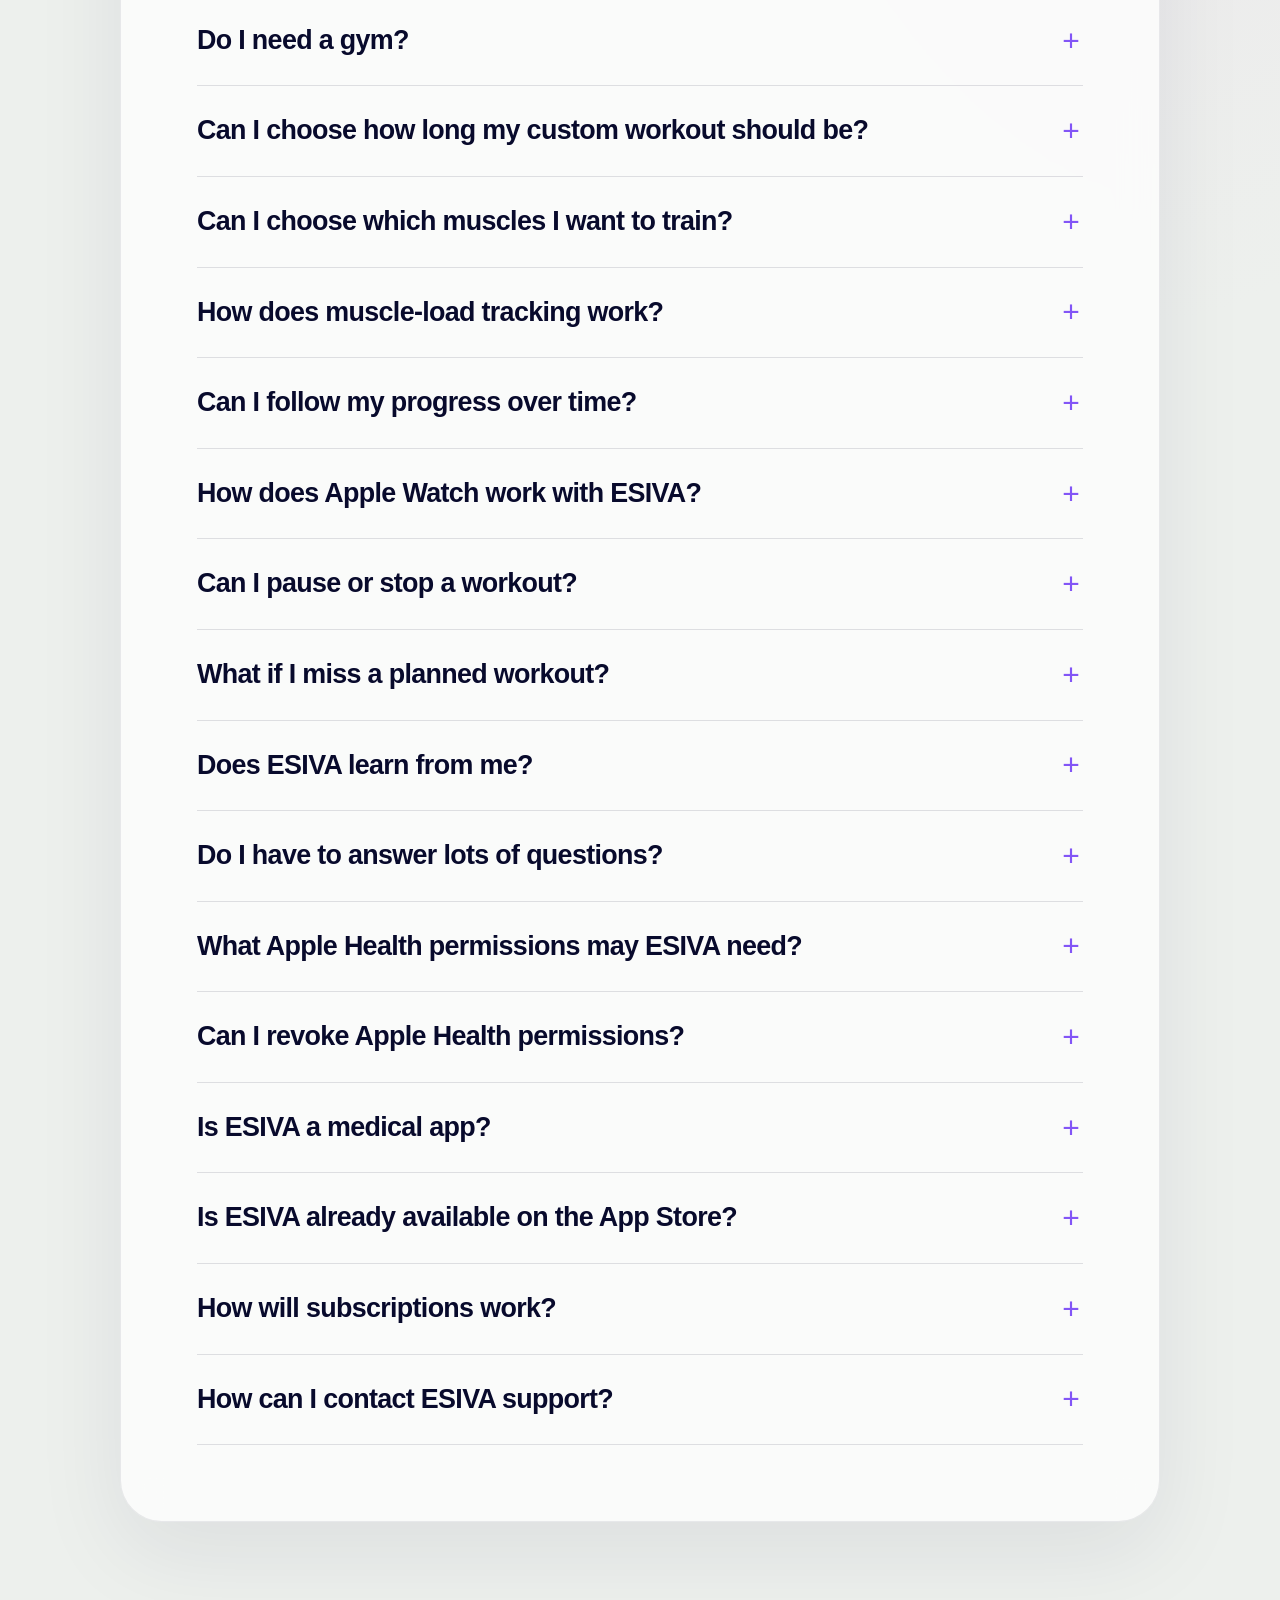
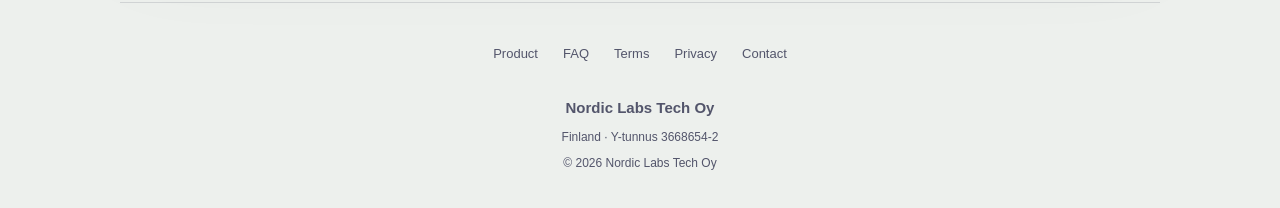
==== commit 0294a2c8: "Unify ESIVA navigation and company details across pages" ====
--- a/faq/index.html
+++ b/faq/index.html
@@ -14,23 +14,23 @@
   <link rel="canonical" href="https://esiva.app/faq/">
   <link rel="icon" type="image/svg+xml" href="/assets/images/brand/esiva-favicon.svg?v=20261108">
   <link rel="apple-touch-icon" sizes="180x180" href="/assets/images/brand/apple-touch-icon.png">
-  <link rel="stylesheet" href="/assets/css/styles.css">
+  <link rel="stylesheet" href="/assets/css/styles.css?v=20261108-nav">
+  <link rel="stylesheet" href="/assets/css/site-chrome.css?v=20261108-nav">
 </head>
 
 <body class="info-page">
 
 <header class="site-header">
-  <a class="brand" href="/" aria-label="ESIVA home">
-    <img src="/assets/images/brand/esiva-logo.jpg" alt="" style="border-radius:22%">
+  <a class="brand" href="/?v=20261108-nav" aria-label="ESIVA home">
+    <img src="/assets/images/brand/esiva-logo.jpg" alt="" width="30" height="30">
     <span>ESIVA</span>
   </a>
-
   <nav class="site-nav" aria-label="Main navigation">
-    <a href="/">Product</a>
-    <a href="/faq/">FAQ</a>
-    <a href="/terms/">Terms</a>
-    <a href="/privacy/">Privacy</a>
-    <a href="/support/">Contact</a>
+    <a href="/?v=20261108-nav">Product</a>
+    <a href="/faq/?v=20261108-nav" aria-current="page">FAQ</a>
+    <a href="/terms/?v=20261108-nav">Terms</a>
+    <a href="/privacy/?v=20261108-nav">Privacy</a>
+    <a href="/support/?v=20261108-nav">Contact</a>
   </nav>
 </header>
 
@@ -305,13 +305,15 @@
 
 </main>
 
-<footer class="info-footer">
-  <a href="/">Product</a>
-  <a href="/faq/">FAQ</a>
-  <a href="/terms/">Terms</a>
-  <a href="/privacy/">Privacy</a>
-  <a href="/support/">Contact</a>
-  <span>© 2026 Nordic Labs Tech Oy</span>
+<footer class="site-footer info-footer">
+  <nav aria-label="Footer navigation">
+    <a href="/?v=20261108-nav">Product</a>
+    <a href="/faq/?v=20261108-nav" aria-current="page">FAQ</a>
+    <a href="/terms/?v=20261108-nav">Terms</a>
+    <a href="/privacy/?v=20261108-nav">Privacy</a>
+    <a href="/support/?v=20261108-nav">Contact</a>
+  </nav>
+  <p class="company-details"><strong>Nordic Labs Tech Oy</strong><span>Finland · Y-tunnus 3668654-2</span><span>© 2026 Nordic Labs Tech Oy</span></p>
 </footer>
 
 </body>
--- a/assets/css/site-chrome.css
+++ b/assets/css/site-chrome.css
@@ -0,0 +1,41 @@
+/* Identical navigation and company identity across every ESIVA route. */
+.site-header{background:rgba(8,10,34,.9);border-color:#ffffff24}
+.brand img{border-radius:23%;box-shadow:0 0 18px #ee00be22}
+.site-nav a{color:#e0dce9}
+.site-nav a[aria-current=page]{color:#fff;background:#ffffff15}
+.site-footer{display:flex;flex-direction:column;align-items:center;gap:24px;margin:80px auto 0;padding:30px 0 36px;border-top:1px solid #ffffff26;color:#c7c4d9}
+.site-footer nav{display:flex;justify-content:center;flex-wrap:wrap;gap:12px 25px}
+.site-footer nav a{font-size:13px;text-decoration:none;min-height:40px;display:inline-flex;align-items:center}
+.site-footer nav a:hover{color:#fff;text-decoration:underline;text-underline-offset:4px}
+.site-footer a:focus-visible{outline:2px solid currentColor;outline-offset:5px;border-radius:2px}
+.site-footer .company-details{display:flex;flex-direction:column;align-items:center;gap:8px;text-align:center;margin:0;font-size:12px;line-height:1.5}
+.site-footer .company-details strong{font-size:15px;font-weight:600}
+.site-footer .company-details span{margin:0;width:auto}
+.site-footer.info-footer{margin-top:0;color:#53556b;border-color:#14143220}
+.site-footer.info-footer a:hover{color:#801c8f}
+.info-page{background:radial-gradient(ellipse at 90% 0,#e8c8e580,transparent 40%),#edf0ed}
+.info-eyebrow,.contact-card span{color:#89318f}
+.contact-route .info-article{background:linear-gradient(135deg,#fffdfcf0,#f6edf8e8);border-color:#9c6da825}
+.contact-brand{display:flex;align-items:center;gap:15px;margin-bottom:35px}
+.contact-brand img{border-radius:23%;box-shadow:0 12px 30px #9c328b20}
+.contact-brand>span{font-size:21px;font-weight:650;letter-spacing:.12em;line-height:1.3}
+.contact-brand small{font-size:9px;letter-spacing:.1em;color:#717383;font-weight:550}
+.contact-card{border-color:#b89cbd35;background:#fff9}
+.contact-card:hover{box-shadow:0 22px 50px #843a7a14}
+@media(max-width:620px){
+ .site-header{flex-direction:column;gap:5px;border-radius:24px;padding:10px 8px 7px}
+ .site-header .site-nav{display:flex;width:100%;justify-content:space-evenly;gap:0}
+ .site-header .site-nav a{display:inline-flex!important;min-height:36px;padding:8px 7px;font-size:11px}
+ .site-header .brand{gap:8px;font-size:12px}
+ .site-header .brand img{width:28px;height:28px}
+ .info-main{padding-top:140px}
+ .hero .section-inner{padding-top:145px}
+ section[id]{scroll-margin-top:120px}
+ .site-footer nav{gap:5px 17px}
+ .site-footer nav a{font-size:12px}
+ .site-footer{margin-top:55px;gap:20px}
+ .contact-brand{margin-bottom:28px}.contact-brand img{width:50px;height:50px}
+ .contact-brand>span{font-size:18px}
+}
+
+.business-id{white-space:nowrap}
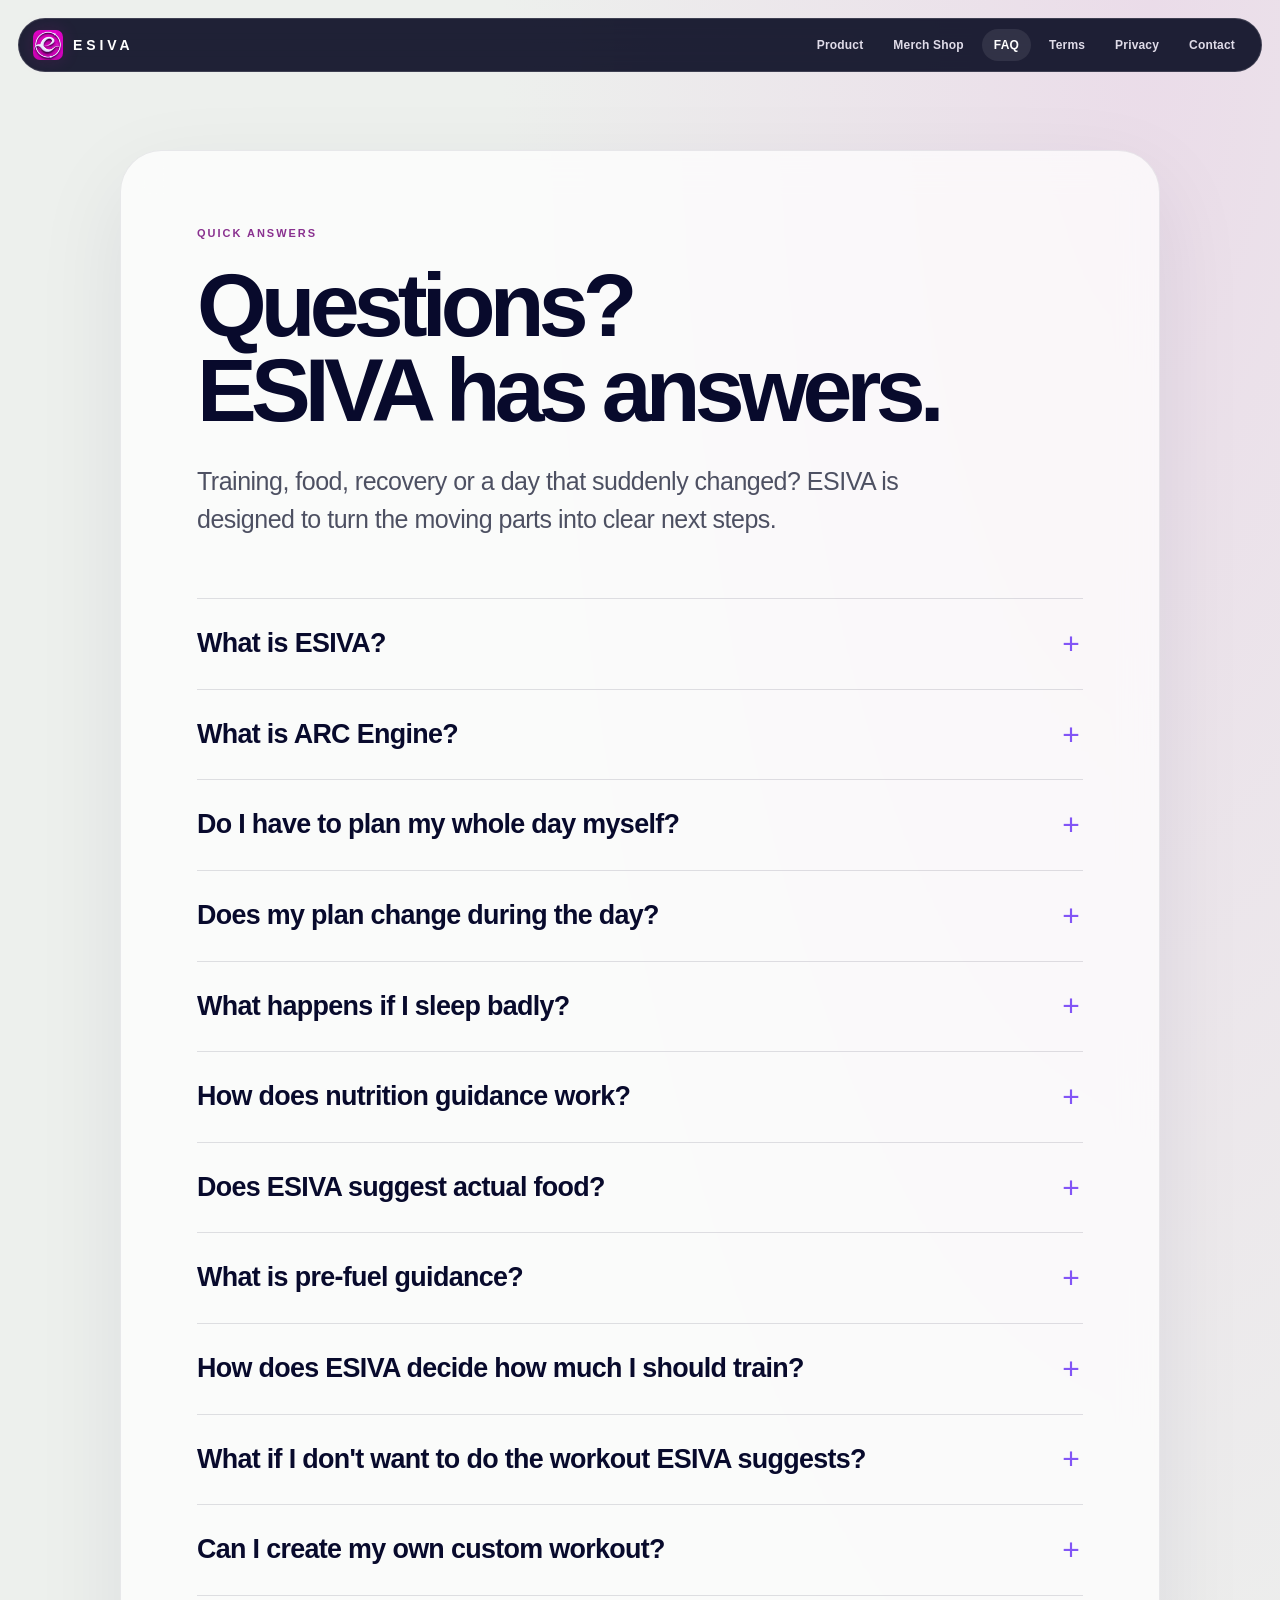
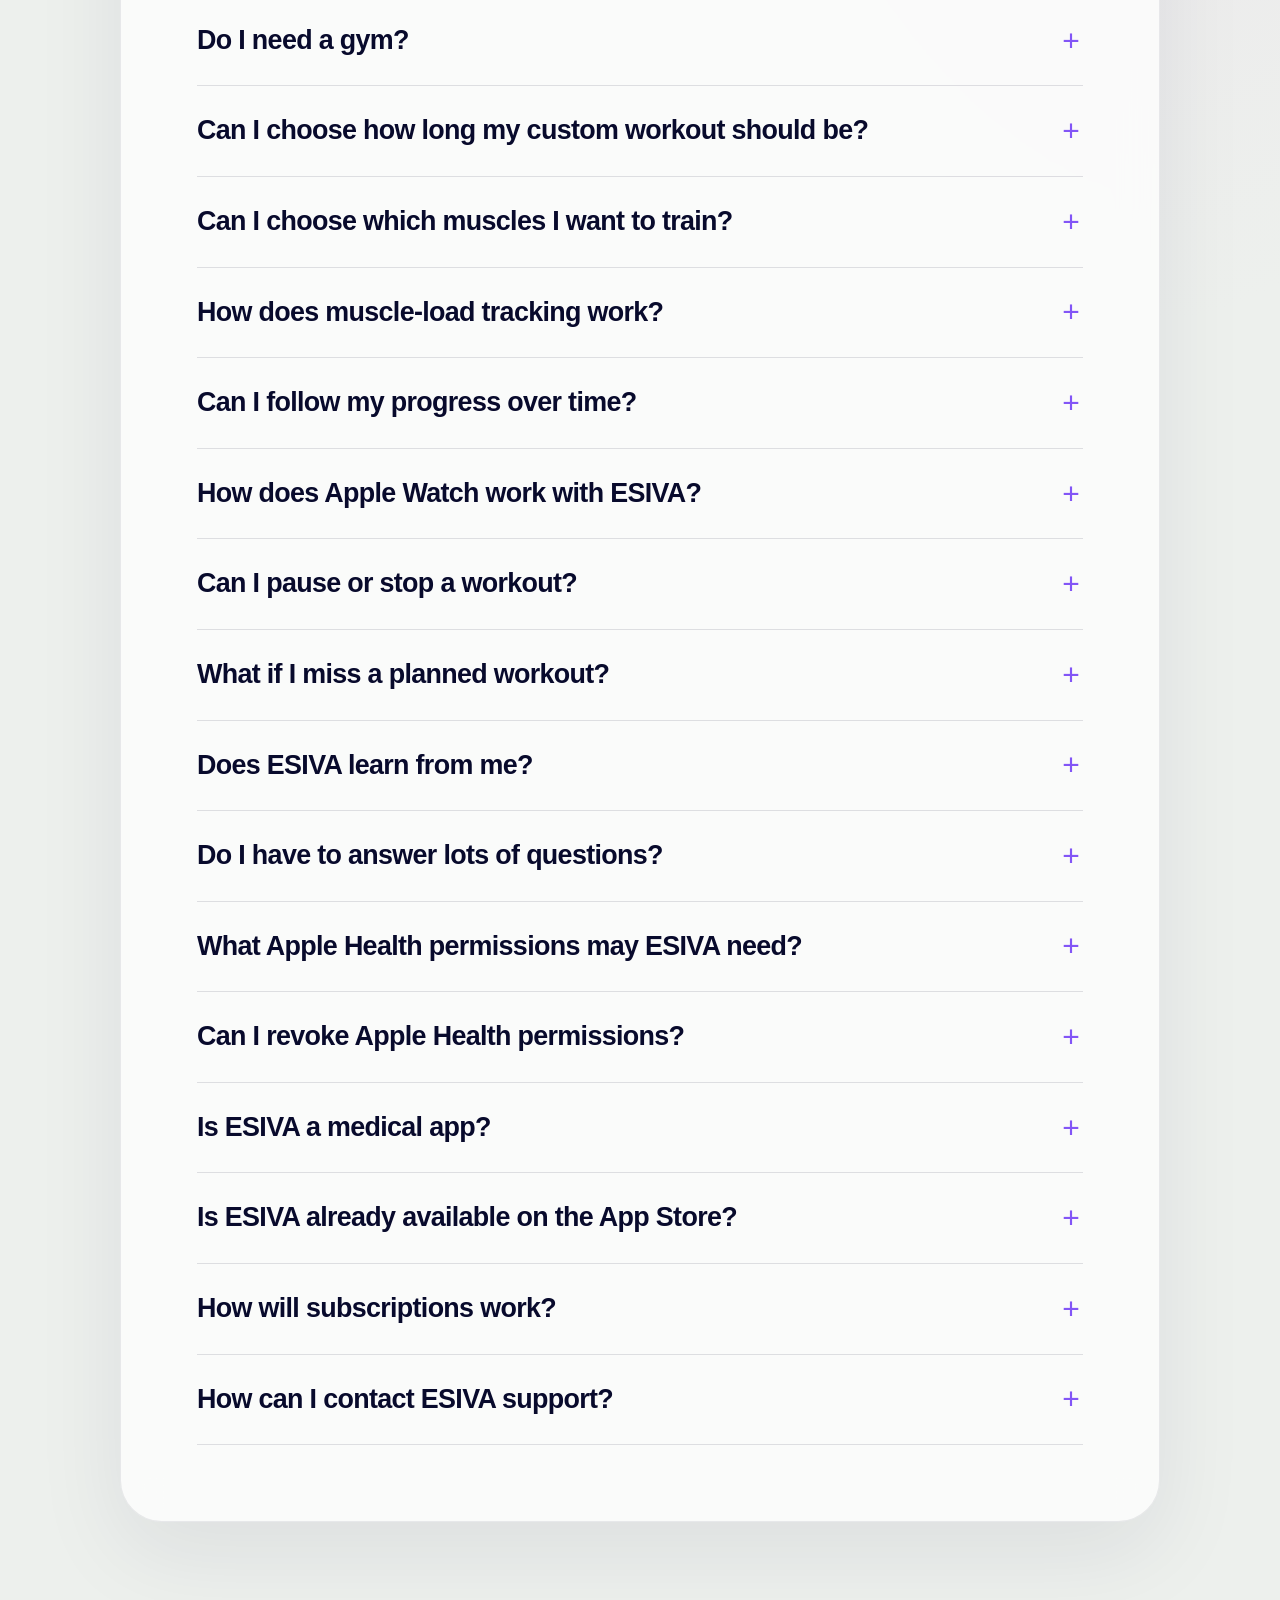
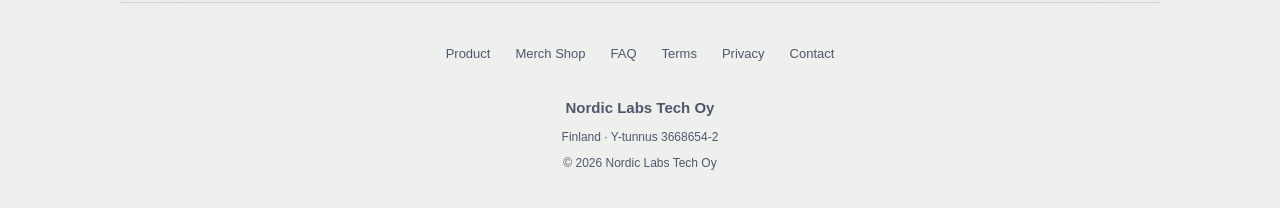
==== commit bfc04005: "Add ESIVA merch design studio with apparel and print configurator" ====
--- a/faq/index.html
+++ b/faq/index.html
@@ -15,7 +15,7 @@
   <link rel="icon" type="image/svg+xml" href="/assets/images/brand/esiva-favicon.svg?v=20261108">
   <link rel="apple-touch-icon" sizes="180x180" href="/assets/images/brand/apple-touch-icon.png">
   <link rel="stylesheet" href="/assets/css/styles.css?v=20261108-nav">
-  <link rel="stylesheet" href="/assets/css/site-chrome.css?v=20261108-nav">
+  <link rel="stylesheet" href="/assets/css/site-chrome.css?v=20261108-merch">
 </head>
 
 <body class="info-page">
@@ -27,6 +27,7 @@
   </a>
   <nav class="site-nav" aria-label="Main navigation">
     <a href="/?v=20261108-nav">Product</a>
+    <a href="/merch/?v=20261108-merch">Merch Shop</a>
     <a href="/faq/?v=20261108-nav" aria-current="page">FAQ</a>
     <a href="/terms/?v=20261108-nav">Terms</a>
     <a href="/privacy/?v=20261108-nav">Privacy</a>
@@ -308,6 +309,7 @@
 <footer class="site-footer info-footer">
   <nav aria-label="Footer navigation">
     <a href="/?v=20261108-nav">Product</a>
+    <a href="/merch/?v=20261108-merch">Merch Shop</a>
     <a href="/faq/?v=20261108-nav" aria-current="page">FAQ</a>
     <a href="/terms/?v=20261108-nav">Terms</a>
     <a href="/privacy/?v=20261108-nav">Privacy</a>
--- a/assets/css/site-chrome.css
+++ b/assets/css/site-chrome.css
@@ -39,3 +39,8 @@
 }
 
 .business-id{white-space:nowrap}
+
+/* Six-item navigation, including the merch studio. */
+@media(min-width:621px) and (max-width:760px){.site-header .site-nav{gap:0}.site-header .site-nav a{padding:9px 8px;font-size:11px}}
+@media(max-width:620px){.site-header .site-nav a{font-size:10px;min-height:44px;padding:8px 5px;white-space:nowrap}.site-header .site-nav{flex-wrap:wrap;justify-content:center;column-gap:1px}}
+@media(max-width:360px){.site-header .site-nav a{font-size:10px;padding:8px 4px}}
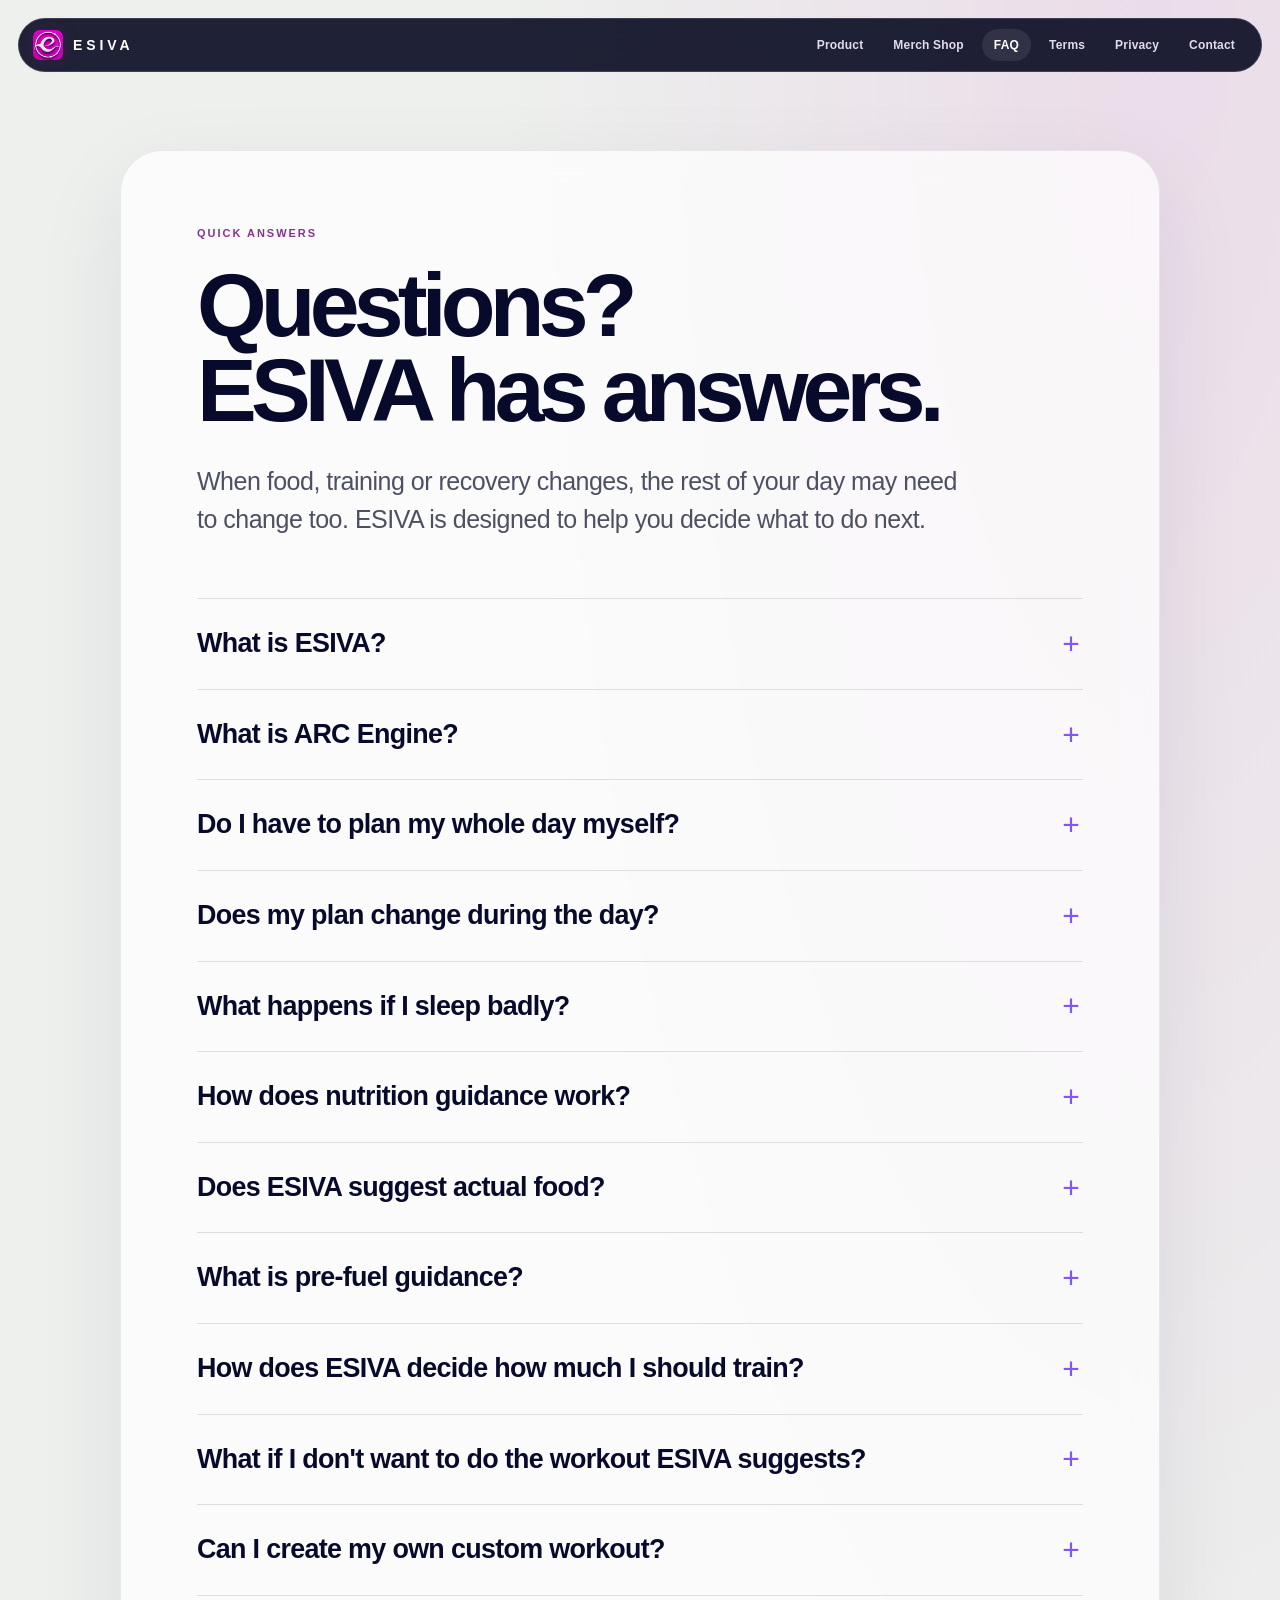
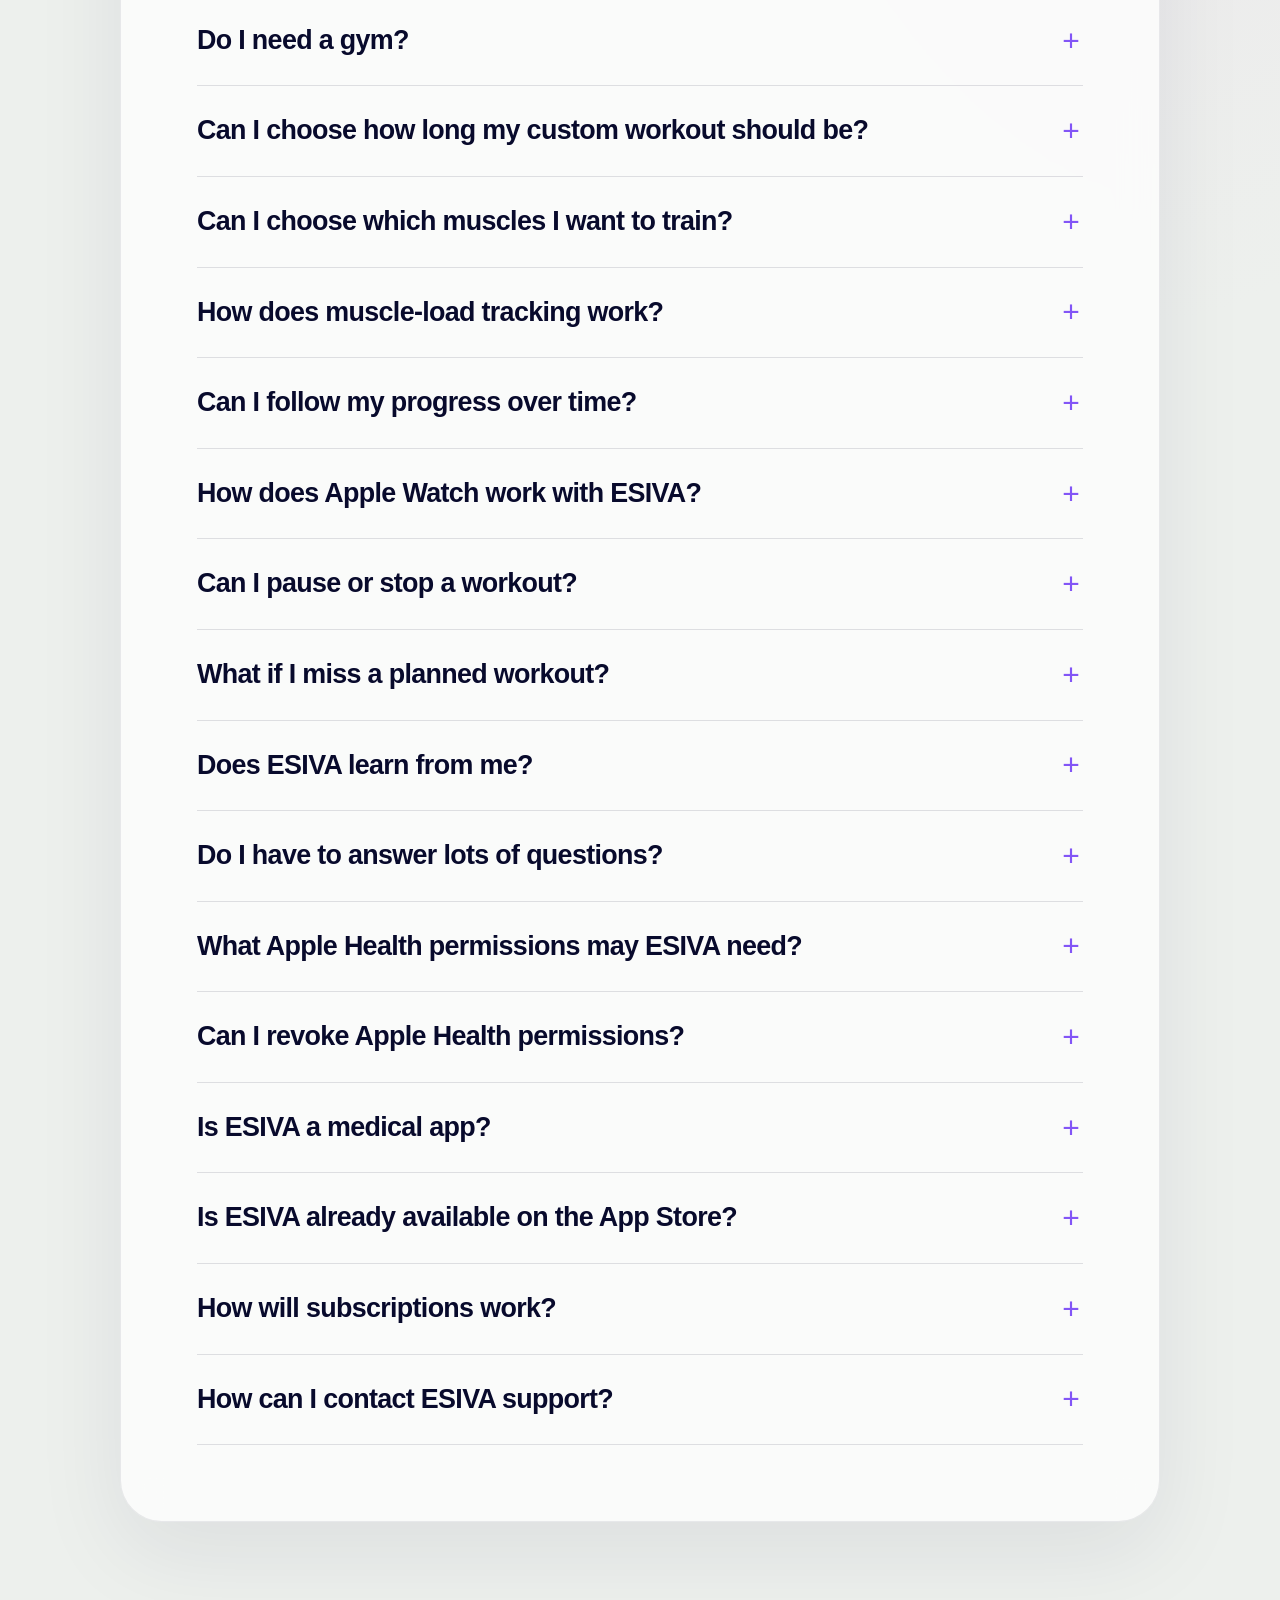
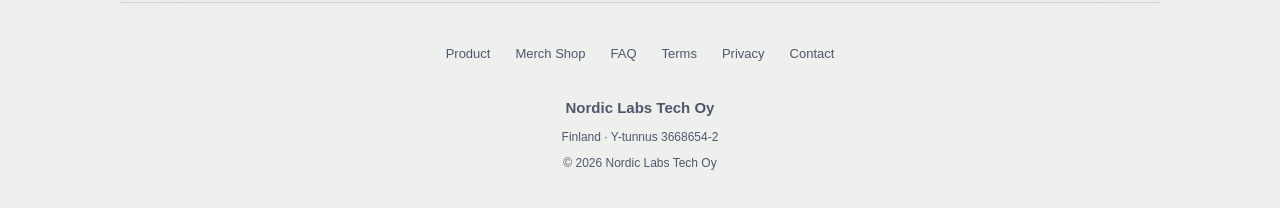
==== commit 1f4afe18: "Align ESIVA copy with founder reasoning style" ====
--- a/faq/index.html
+++ b/faq/index.html
@@ -15,7 +15,7 @@
   <link rel="icon" type="image/svg+xml" href="/assets/images/brand/esiva-favicon.svg?v=20261108">
   <link rel="apple-touch-icon" sizes="180x180" href="/assets/images/brand/apple-touch-icon.png">
   <link rel="stylesheet" href="/assets/css/styles.css?v=20261108-nav">
-  <link rel="stylesheet" href="/assets/css/site-chrome.css?v=20261108-merch">
+  <link rel="stylesheet" href="/assets/css/site-chrome.css?v=20261108-company">
 </head>
 
 <body class="info-page">
@@ -44,8 +44,7 @@
     <h1>Questions?<br>ESIVA has answers.</h1>
 
     <p class="info-intro">
-      Training, food, recovery or a day that suddenly changed?
-      ESIVA is designed to turn the moving parts into clear next steps.
+      When food, training or recovery changes, the rest of your day may need to change too. ESIVA is designed to help you decide what to do next.
     </p>
 
     <div class="faq-list">
@@ -73,9 +72,7 @@
       <details>
         <summary>Do I have to plan my whole day myself?</summary>
         <p>
-          No. That is the point. ESIVA builds a daily direction from the
-          information available to it and keeps updating the remaining plan
-          as the day develops.
+          No. ESIVA uses the available information to build your daily plan and updates the remaining plan as the day develops.
         </p>
       </details>
 
@@ -133,16 +130,14 @@
         <p>
           ESIVA uses the available context from your recent training, activity,
           recovery and the current day to determine an appropriate daily
-          training direction. The goal is not simply to make you train more,
-          but to make the amount of work fit the day.
+          training direction. The aim is to match the amount of training to the demands of the day.
         </p>
       </details>
 
       <details>
         <summary>What if I don't want to do the workout ESIVA suggests?</summary>
         <p>
-          Then don't. ESIVA is guidance, not a cage. You can choose to create
-          a custom session instead.
+          You can choose to create a custom session instead of following the suggested workout.
         </p>
       </details>
 
@@ -185,18 +180,14 @@
         <summary>How does muscle-load tracking work?</summary>
         <p>
           ESIVA keeps a view of how training work is distributed across muscle
-          groups. The goal is to help you see what has been trained, how load is
-          distributed and where attention may be useful next without making you
-          interpret another wall of charts.
+          groups. This helps you see what has been trained, how load is distributed and which areas may need attention next.
         </p>
       </details>
 
       <details>
         <summary>Can I follow my progress over time?</summary>
         <p>
-          Yes. ESIVA brings training load and relevant progress signals together
-          so that progress is part of future decisions rather than only a
-          historical report.
+          Yes. ESIVA brings training load and relevant progress signals together so that recorded progress informs future decisions.
         </p>
       </details>
 
@@ -220,9 +211,7 @@
       <details>
         <summary>What if I miss a planned workout?</summary>
         <p>
-          ESIVA is designed around what actually happened. A missed session
-          should not remain frozen in the past as if it still happened; the
-          remaining day can be replanned around the new reality.
+          ESIVA is designed to account for a missed session when replanning the remaining day. The updated plan reflects what actually happened.
         </p>
       </details>
 
@@ -315,7 +304,7 @@
     <a href="/privacy/?v=20261108-nav">Privacy</a>
     <a href="/support/?v=20261108-nav">Contact</a>
   </nav>
-  <p class="company-details"><strong>Nordic Labs Tech Oy</strong><span>Finland · Y-tunnus 3668654-2</span><span>© 2026 Nordic Labs Tech Oy</span></p>
+  <p class="company-details"><strong><a href="https://nordiclabs.tech">Nordic Labs Tech Oy</a></strong><span>Finland · Y-tunnus 3668654-2</span><span>© 2026 Nordic Labs Tech Oy</span></p>
 </footer>
 
 </body>
--- a/assets/css/site-chrome.css
+++ b/assets/css/site-chrome.css
@@ -44,3 +44,14 @@
 @media(min-width:621px) and (max-width:760px){.site-header .site-nav{gap:0}.site-header .site-nav a{padding:9px 8px;font-size:11px}}
 @media(max-width:620px){.site-header .site-nav a{font-size:10px;min-height:44px;padding:8px 5px;white-space:nowrap}.site-header .site-nav{flex-wrap:wrap;justify-content:center;column-gap:1px}}
 @media(max-width:360px){.site-header .site-nav a{font-size:10px;padding:8px 4px}}
+
+/* Keep a compact centered highlight inside a generous mobile touch target. */
+@media(max-width:620px){
+ .site-header .site-nav a{position:relative;isolation:isolate;align-items:center;justify-content:center;height:44px;min-height:44px;line-height:1.2;border-radius:8px;background:transparent}
+ .site-header .site-nav a::before{content:"";position:absolute;inset:6px 0;z-index:-1;border-radius:8px;background:transparent;transition:background .18s ease}
+ .site-header .site-nav a[aria-current=page]::before{background:#ffffff15}
+ .site-header .site-nav a:hover::before{background:#ffffff17}
+}
+
+.site-footer .company-details strong a{color:inherit;text-decoration:none}
+.site-footer .company-details strong a:hover{text-decoration:underline;text-underline-offset:4px}
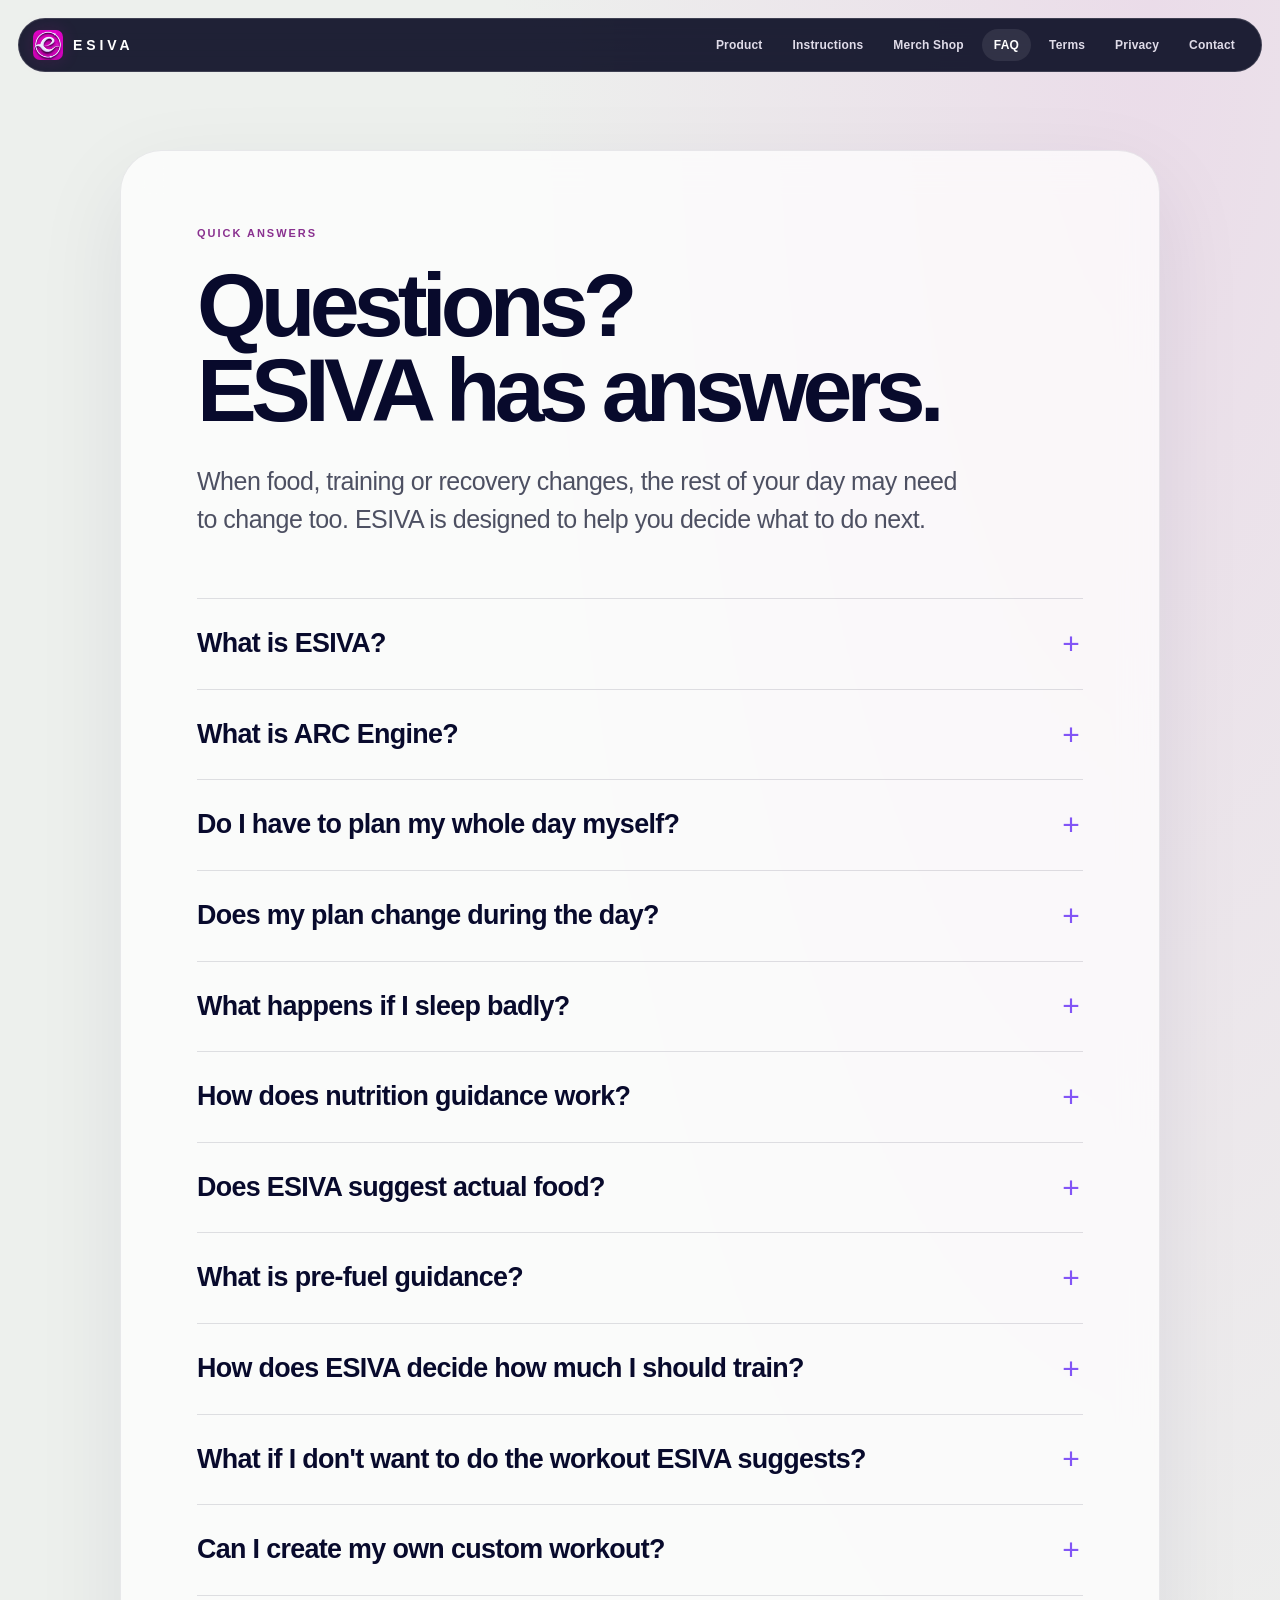
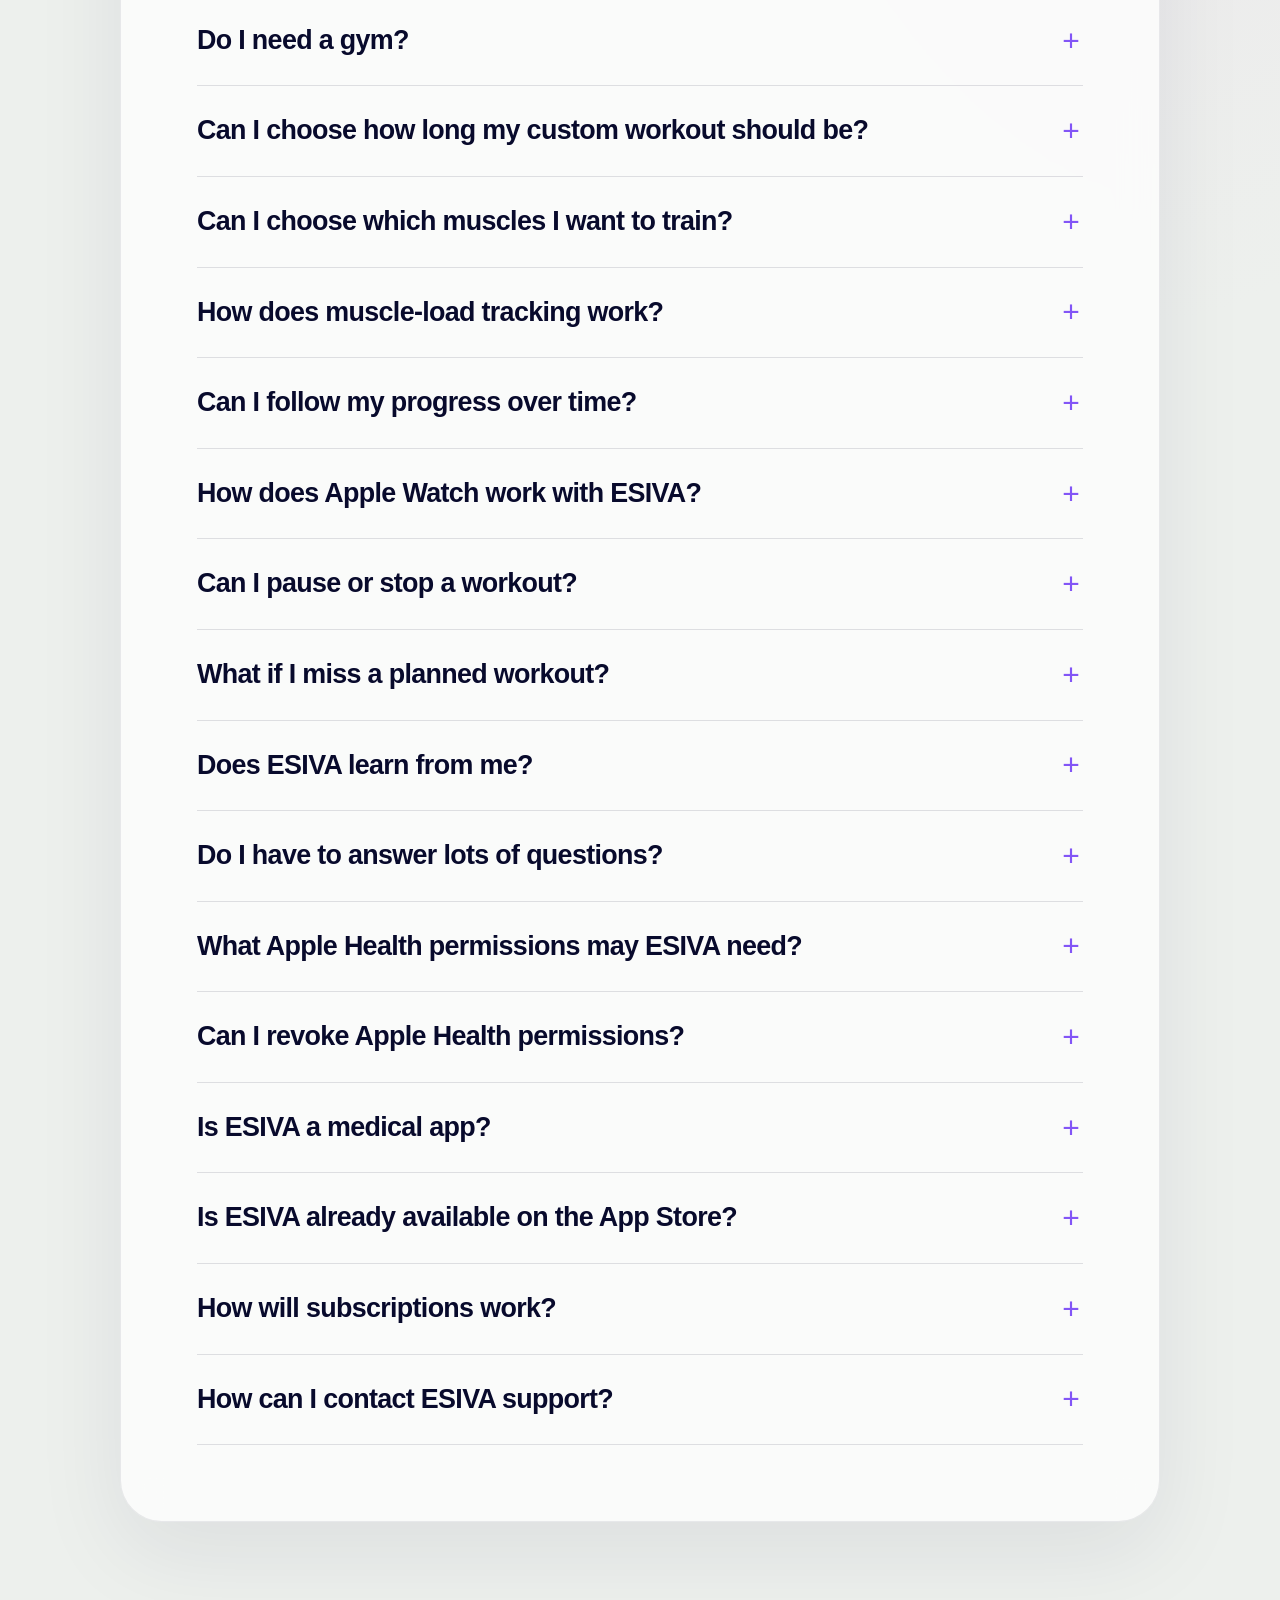
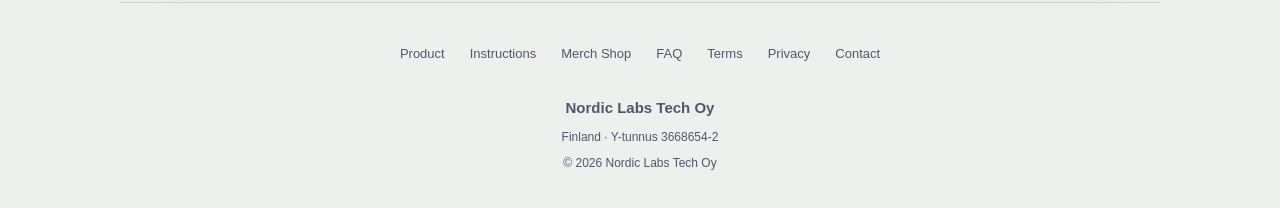
==== commit 1f1bd8b4: "Add ESIVA instructions and improve homepage media loading" ====
--- a/faq/index.html
+++ b/faq/index.html
@@ -27,6 +27,7 @@
   </a>
   <nav class="site-nav" aria-label="Main navigation">
     <a href="/?v=20261108-nav">Product</a>
+    <a href="/instructions/">Instructions</a>
     <a href="/merch/?v=20261108-merch">Merch Shop</a>
     <a href="/faq/?v=20261108-nav" aria-current="page">FAQ</a>
     <a href="/terms/?v=20261108-nav">Terms</a>
@@ -298,6 +299,7 @@
 <footer class="site-footer info-footer">
   <nav aria-label="Footer navigation">
     <a href="/?v=20261108-nav">Product</a>
+    <a href="/instructions/">Instructions</a>
     <a href="/merch/?v=20261108-merch">Merch Shop</a>
     <a href="/faq/?v=20261108-nav" aria-current="page">FAQ</a>
     <a href="/terms/?v=20261108-nav">Terms</a>
